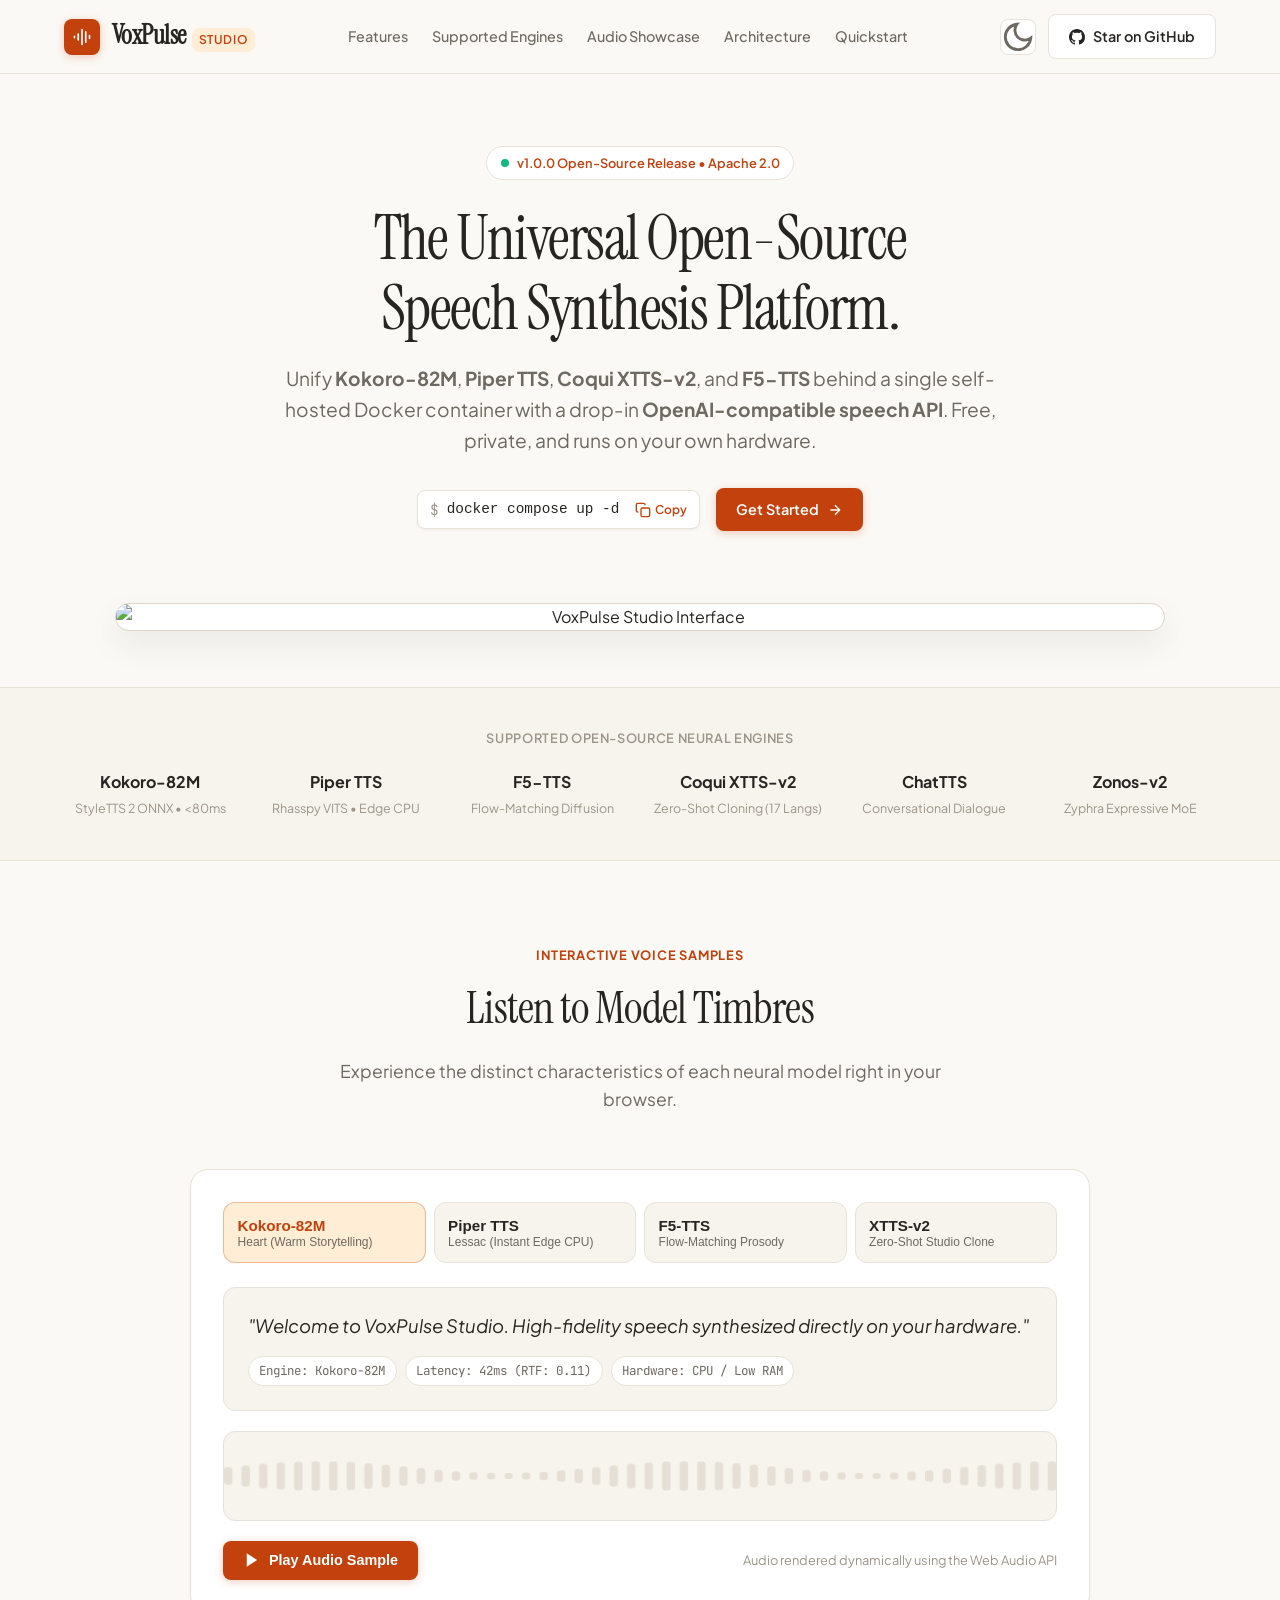
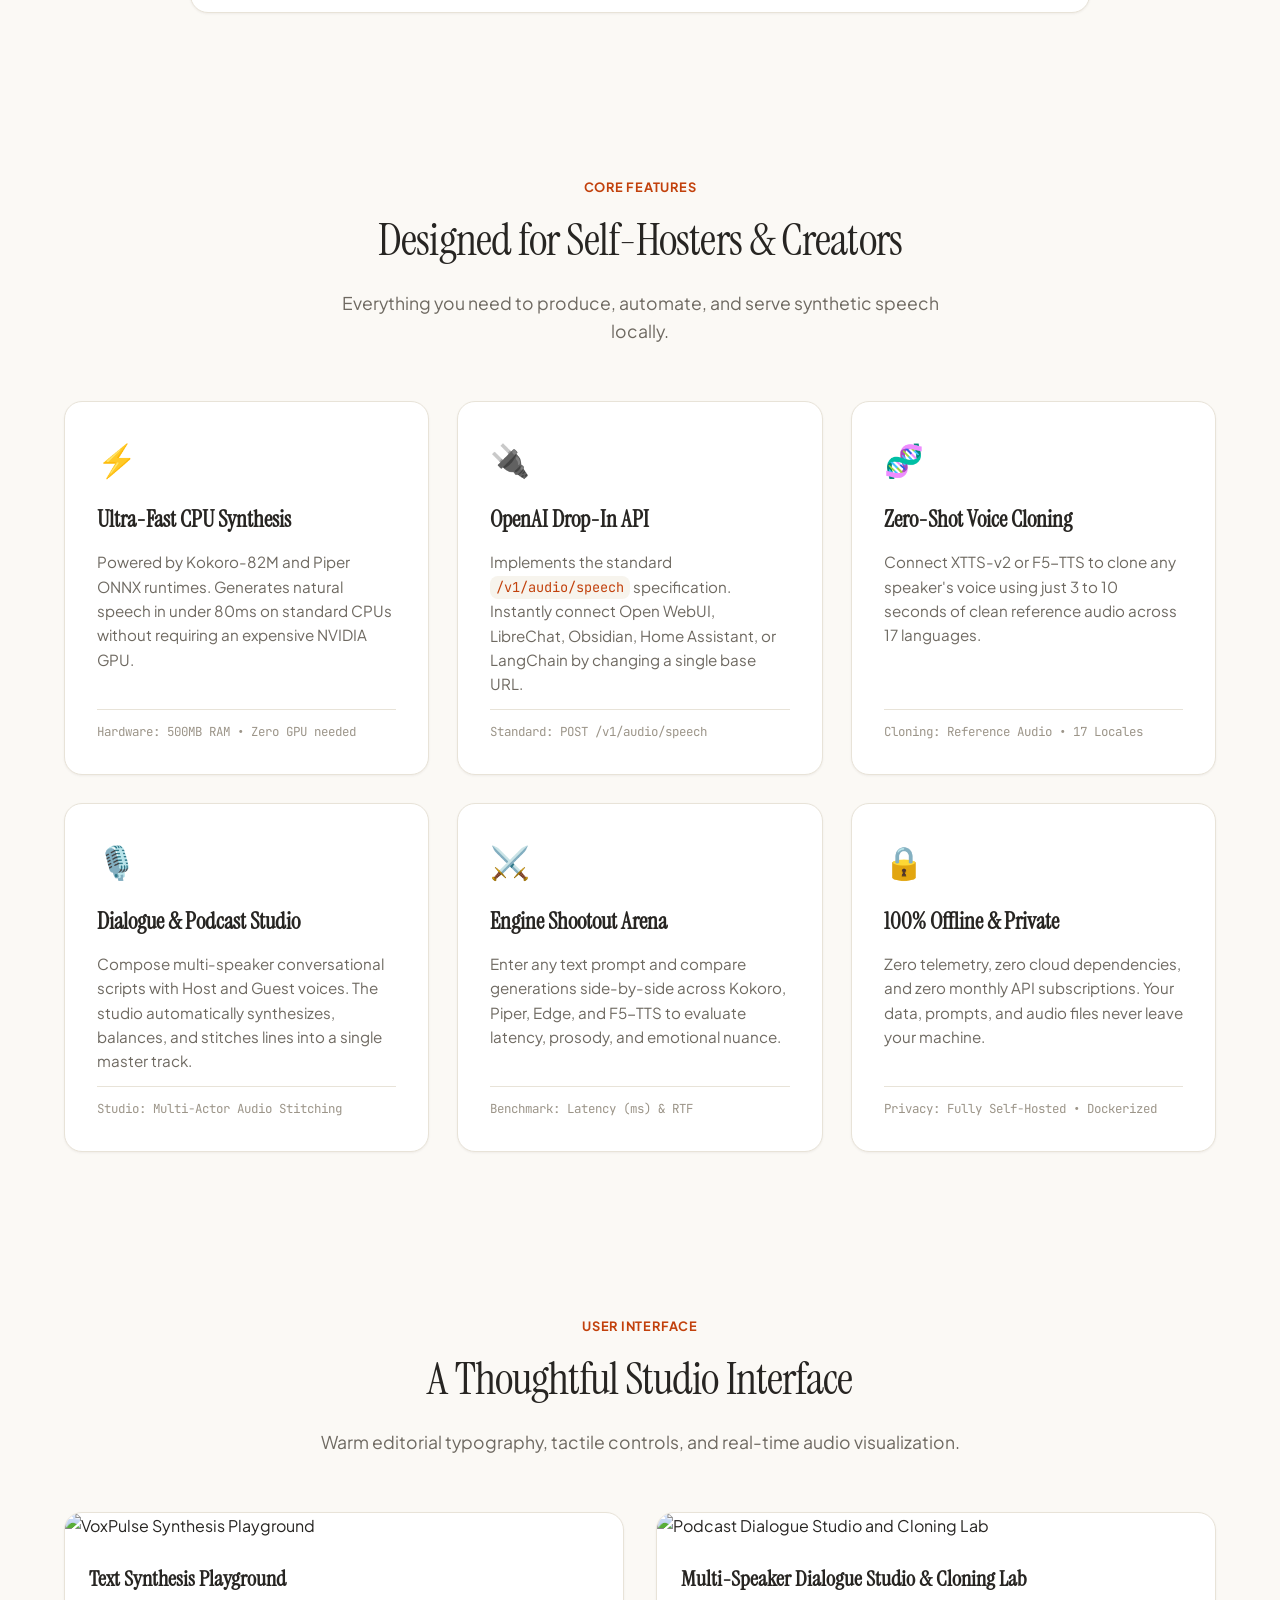
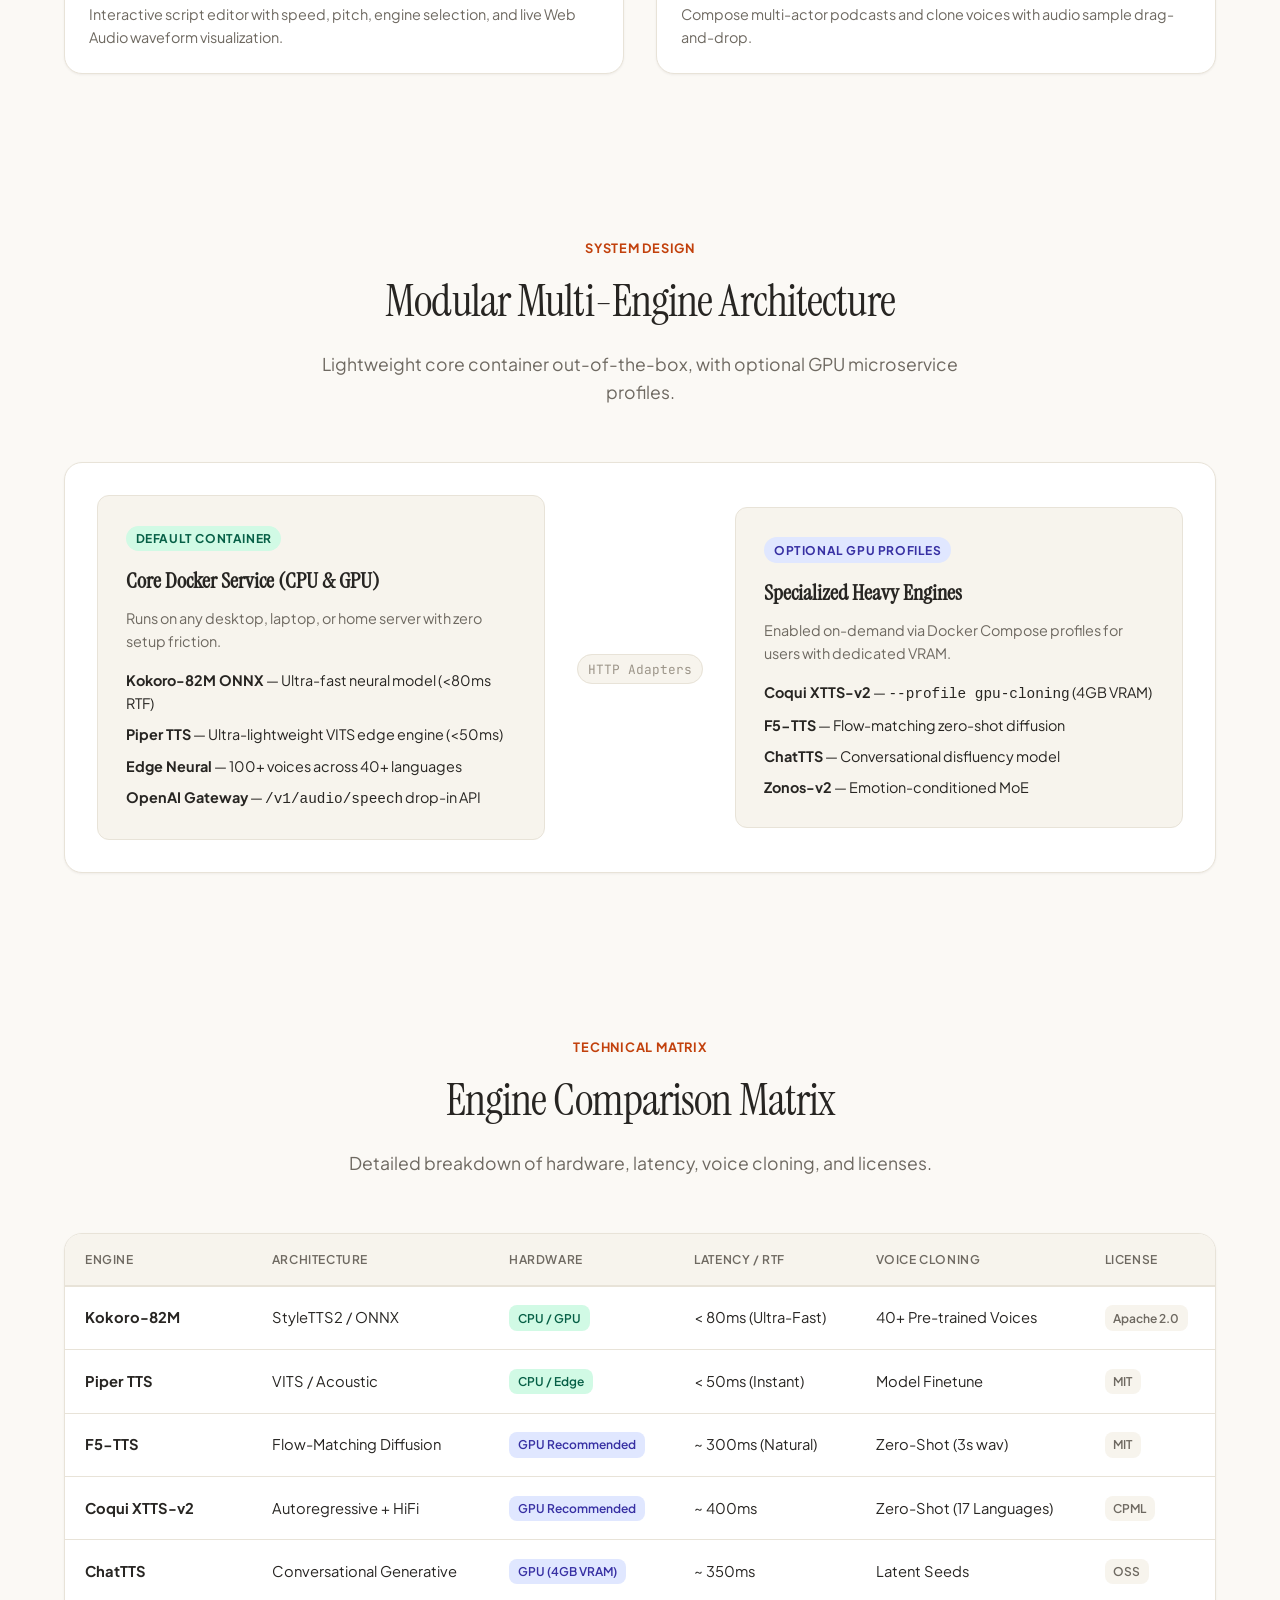
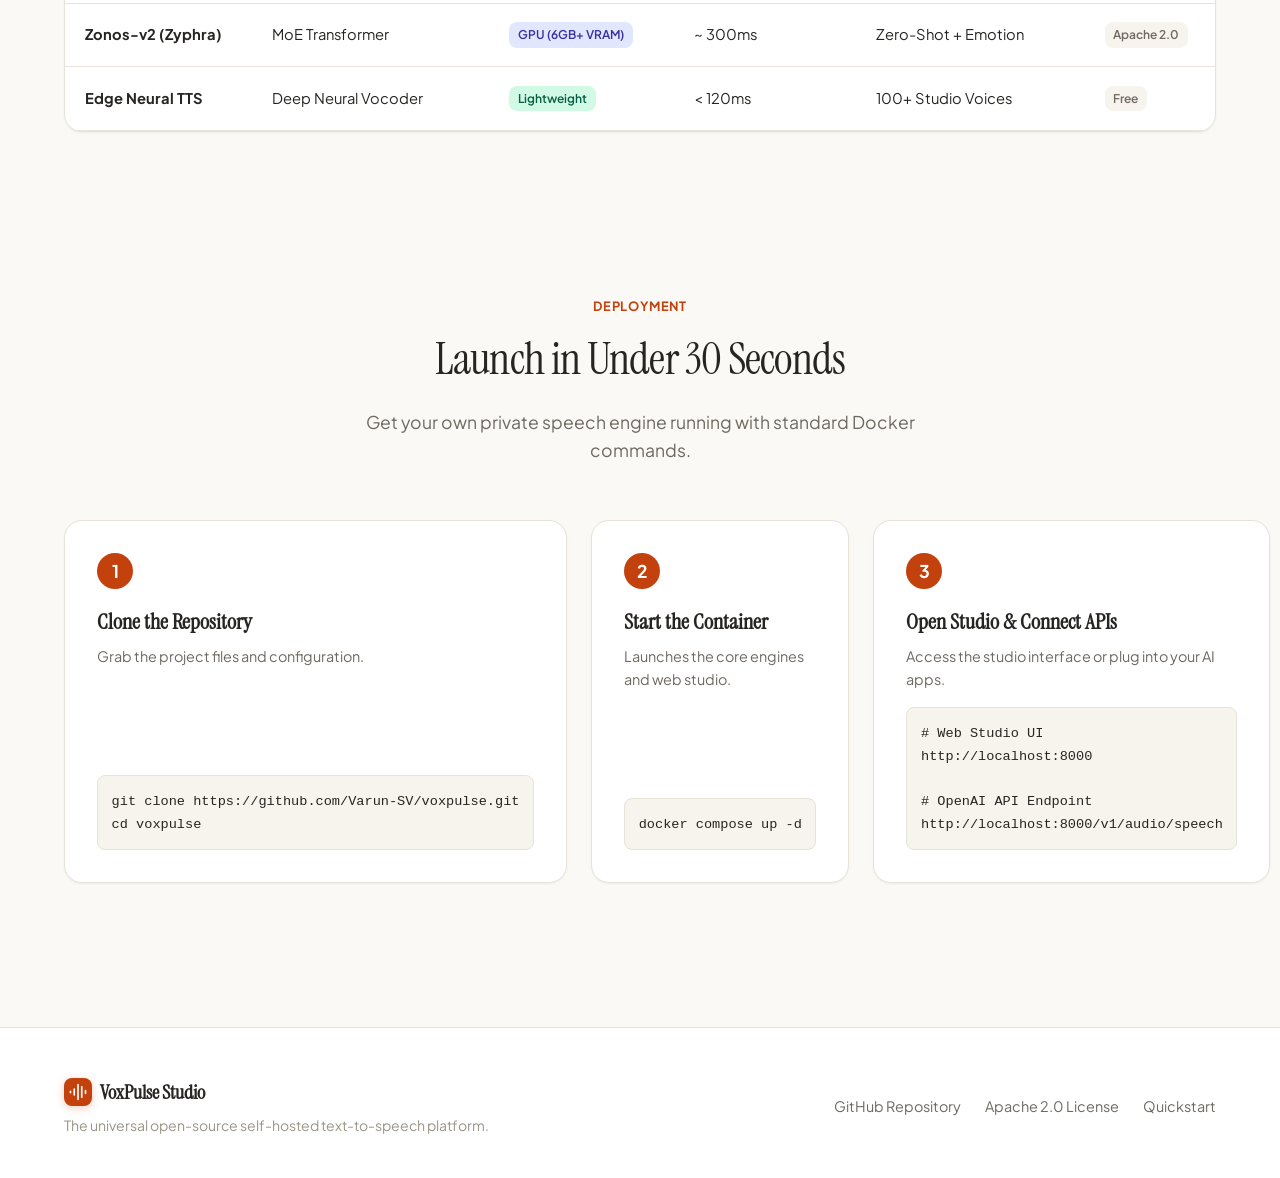
==== site/index.html @ 9e543a09 "feat(landing): replace heavy app on GitHub Pages with marketing product landing page" ====
<!DOCTYPE html>
<html lang="en" data-theme="light">
<head>
  <meta charset="UTF-8">
  <meta name="viewport" content="width=device-width, initial-scale=1.0">
  <title>VoxPulse Studio — The Universal Open-Source Self-Hosted TTS</title>
  <meta name="description" content="Self-hosted neural speech synthesis gateway. Unify Kokoro-82M, Piper, XTTS-v2, and F5-TTS behind a single Docker container with an OpenAI-compatible speech API.">
  <link rel="icon" type="image/svg+xml" href="./assets/brand/voxpulse-logo.svg">
  <link rel="preconnect" href="https://fonts.googleapis.com">
  <link rel="preconnect" href="https://fonts.gstatic.com" crossorigin>
  <link href="https://fonts.googleapis.com/css2?family=Instrument+Serif:ital@0;1&family=Plus+Jakarta+Sans:wght@400;500;600;700&family=JetBrains+Mono:wght@400;500&display=swap" rel="stylesheet">
  <link rel="stylesheet" href="./styles.css">
</head>
<body>
  <!-- Global Navigation -->
  <header class="site-header">
    <div class="nav-container">
      <a href="#" class="brand">
        <div class="brand-icon">
          <svg viewBox="0 0 24 24" fill="none" stroke="currentColor" stroke-width="2.2" stroke-linecap="round" stroke-linejoin="round">
            <path d="M12 2v20M17 5v14M7 8v8M22 10v4M2 11v2" />
          </svg>
        </div>
        <div class="brand-meta">
          <span class="brand-name">VoxPulse</span>
          <span class="brand-tag">Studio</span>
        </div>
      </a>

      <nav class="nav-links">
        <a href="#features" class="nav-link">Features</a>
        <a href="#engines" class="nav-link">Supported Engines</a>
        <a href="#samples" class="nav-link">Audio Showcase</a>
        <a href="#architecture" class="nav-link">Architecture</a>
        <a href="#quickstart" class="nav-link">Quickstart</a>
      </nav>

      <div class="header-actions">
        <button class="icon-btn" id="theme-toggle" title="Toggle Light/Dark Theme">
          <svg class="sun-icon" viewBox="0 0 24 24" fill="none" stroke="currentColor" stroke-width="2">
            <circle cx="12" cy="12" r="5"></circle>
            <path d="M12 1v2M12 21v2M4.22 4.22l1.42 1.42M18.36 18.36l1.42 1.42M1 12h2M21 12h2M4.22 19.78l1.42-1.42M18.36 5.64l1.42-1.42"></path>
          </svg>
          <svg class="moon-icon" viewBox="0 0 24 24" fill="none" stroke="currentColor" stroke-width="2">
            <path d="M21 12.79A9 9 0 1 1 11.21 3 7 7 0 0 0 21 12.79z"></path>
          </svg>
        </button>
        <a href="https://github.com/Varun-SV/voxpulse" target="_blank" rel="noopener" class="btn btn-secondary nav-github-btn">
          <svg viewBox="0 0 24 24" fill="currentColor" width="16" height="16">
            <path d="M12 0C5.37 0 0 5.37 0 12c0 5.31 3.435 9.795 8.205 11.385.6.105.825-.255.825-.57 0-.285-.015-1.23-.015-2.235-3.015.555-3.795-.735-4.035-1.41-.135-.345-.72-1.41-1.23-1.695-.42-.225-1.02-.78-.015-.795.945-.015 1.62.87 1.845 1.23 1.08 1.815 2.805 1.305 3.495.99.105-.78.42-1.305.765-1.605-2.67-.3-5.46-1.335-5.46-5.925 0-1.305.465-2.385 1.23-3.225-.12-.3-.54-1.53.12-3.18 0 0 1.005-.315 3.3 1.23.96-.27 1.98-.405 3-.405s2.04.135 3 .405c2.295-1.56 3.3-1.23 3.3-1.23.66 1.65.24 2.88.12 3.18.765.84 1.23 1.905 1.23 3.225 0 4.605-2.805 5.625-5.475 5.925.435.375.81 1.095.81 2.22 0 1.605-.015 2.895-.015 3.3 0 .315.225.69.825.57A12.02 12.02 0 0 0 24 12c0-6.63-5.37-12-12-12z"/>
          </svg>
          <span>Star on GitHub</span>
        </a>
      </div>
    </div>
  </header>

  <!-- Hero Section -->
  <section class="hero-section">
    <div class="container hero-container">
      <div class="hero-badge">
        <span class="badge-dot"></span>
        <span>v1.0.0 Open-Source Release &bull; Apache 2.0</span>
      </div>

      <h1 class="hero-title">
        The Universal Open-Source<br>Speech Synthesis Platform.
      </h1>

      <p class="hero-desc">
        Unify <strong>Kokoro-82M</strong>, <strong>Piper TTS</strong>, <strong>Coqui XTTS-v2</strong>, and <strong>F5-TTS</strong> behind a single self-hosted Docker container with a drop-in <strong>OpenAI-compatible speech API</strong>. Free, private, and runs on your own hardware.
      </p>

      <div class="hero-actions">
        <div class="command-pill" id="btn-copy-docker" title="Click to copy command">
          <span class="cmd-prefix">$</span>
          <code class="cmd-text">docker compose up -d</code>
          <button class="cmd-copy-btn">
            <svg viewBox="0 0 24 24" fill="none" stroke="currentColor" stroke-width="2" width="16" height="16">
              <rect x="9" y="9" width="13" height="13" rx="2" ry="2"></rect>
              <path d="M5 15H4a2 2 0 0 1-2-2V4a2 2 0 0 1 2-2h9a2 2 0 0 1 2 2v1"></path>
            </svg>
            <span class="copy-label">Copy</span>
          </button>
        </div>

        <a href="#quickstart" class="btn btn-primary">
          <span>Get Started</span>
          <svg viewBox="0 0 24 24" fill="none" stroke="currentColor" stroke-width="2" width="16" height="16">
            <path d="M5 12h14M12 5l7 7-7 7"/>
          </svg>
        </a>
      </div>

      <!-- Hero Visual Showcase -->
      <div class="hero-mockup-wrapper">
        <div class="mockup-frame">
          <img src="./assets/brand/voxpulse-banner.png" alt="VoxPulse Studio Interface" class="mockup-img">
        </div>
      </div>
    </div>
  </section>

  <!-- Model Engine Logos Strip -->
  <section class="engines-strip">
    <div class="container">
      <p class="strip-label">Supported Open-Source Neural Engines</p>
      <div class="strip-grid">
        <div class="strip-item">
          <strong>Kokoro-82M</strong>
          <span>StyleTTS 2 ONNX &bull; &lt;80ms</span>
        </div>
        <div class="strip-item">
          <strong>Piper TTS</strong>
          <span>Rhasspy VITS &bull; Edge CPU</span>
        </div>
        <div class="strip-item">
          <strong>F5-TTS</strong>
          <span>Flow-Matching Diffusion</span>
        </div>
        <div class="strip-item">
          <strong>Coqui XTTS-v2</strong>
          <span>Zero-Shot Cloning (17 Langs)</span>
        </div>
        <div class="strip-item">
          <strong>ChatTTS</strong>
          <span>Conversational Dialogue</span>
        </div>
        <div class="strip-item">
          <strong>Zonos-v2</strong>
          <span>Zyphra Expressive MoE</span>
        </div>
      </div>
    </div>
  </section>

  <!-- Interactive Audio Showcase (Static Web Audio Demo) -->
  <section class="section showcase-section" id="samples">
    <div class="container">
      <div class="section-header">
        <span class="section-tag">Interactive Voice Samples</span>
        <h2 class="section-title">Listen to Model Timbres</h2>
        <p class="section-subtitle">Experience the distinct characteristics of each neural model right in your browser.</p>
      </div>

      <div class="sample-player-card card">
        <div class="sample-tabs" role="tablist">
          <button class="sample-tab active" data-sample="kokoro">
            <span class="tab-title">Kokoro-82M</span>
            <span class="tab-meta">Heart (Warm Storytelling)</span>
          </button>
          <button class="sample-tab" data-sample="piper">
            <span class="tab-title">Piper TTS</span>
            <span class="tab-meta">Lessac (Instant Edge CPU)</span>
          </button>
          <button class="sample-tab" data-sample="f5">
            <span class="tab-title">F5-TTS</span>
            <span class="tab-meta">Flow-Matching Prosody</span>
          </button>
          <button class="sample-tab" data-sample="xtts">
            <span class="tab-title">XTTS-v2</span>
            <span class="tab-meta">Zero-Shot Studio Clone</span>
          </button>
        </div>

        <div class="sample-display">
          <div class="sample-text-box">
            <p id="sample-quote">"Welcome to VoxPulse Studio. High-fidelity speech synthesized directly on your hardware."</p>
            <div class="sample-meta-row">
              <span class="metric-pill" id="sample-engine-tag">Engine: Kokoro-82M</span>
              <span class="metric-pill" id="sample-latency-tag">Latency: 42ms (RTF: 0.11)</span>
              <span class="metric-pill" id="sample-hw-tag">Hardware: CPU / Low RAM</span>
            </div>
          </div>

          <div class="visualizer-container">
            <canvas id="landing-waveform" width="800" height="90"></canvas>
          </div>

          <div class="player-controls-row">
            <button class="btn btn-primary btn-play-sample" id="btn-play-sample">
              <svg id="sample-play-icon" viewBox="0 0 24 24" fill="currentColor" width="18" height="18">
                <polygon points="5 3 19 12 5 21 5 3"></polygon>
              </svg>
              <svg id="sample-pause-icon" viewBox="0 0 24 24" fill="currentColor" width="18" height="18" style="display:none;">
                <rect x="6" y="4" width="4" height="16"></rect>
                <rect x="14" y="4" width="4" height="16"></rect>
              </svg>
              <span id="btn-play-sample-text">Play Audio Sample</span>
            </button>
            <span class="sample-tip">Audio rendered dynamically using the Web Audio API</span>
          </div>
        </div>
      </div>
    </div>
  </section>

  <!-- Key Capabilities / Features -->
  <section class="section features-section" id="features">
    <div class="container">
      <div class="section-header">
        <span class="section-tag">Core Features</span>
        <h2 class="section-title">Designed for Self-Hosters & Creators</h2>
        <p class="section-subtitle">Everything you need to produce, automate, and serve synthetic speech locally.</p>
      </div>

      <div class="features-grid">
        <div class="feature-card card">
          <div class="feature-icon">⚡</div>
          <h3 class="feature-title">Ultra-Fast CPU Synthesis</h3>
          <p class="feature-desc">
            Powered by Kokoro-82M and Piper ONNX runtimes. Generates natural speech in under 80ms on standard CPUs without requiring an expensive NVIDIA GPU.
          </p>
          <div class="feature-meta">Hardware: 500MB RAM &bull; Zero GPU needed</div>
        </div>

        <div class="feature-card card">
          <div class="feature-icon">🔌</div>
          <h3 class="feature-title">OpenAI Drop-In API</h3>
          <p class="feature-desc">
            Implements the standard <code>/v1/audio/speech</code> specification. Instantly connect Open WebUI, LibreChat, Obsidian, Home Assistant, or LangChain by changing a single base URL.
          </p>
          <div class="feature-meta">Standard: POST /v1/audio/speech</div>
        </div>

        <div class="feature-card card">
          <div class="feature-icon">🧬</div>
          <h3 class="feature-title">Zero-Shot Voice Cloning</h3>
          <p class="feature-desc">
            Connect XTTS-v2 or F5-TTS to clone any speaker's voice using just 3 to 10 seconds of clean reference audio across 17 languages.
          </p>
          <div class="feature-meta">Cloning: Reference Audio &bull; 17 Locales</div>
        </div>

        <div class="feature-card card">
          <div class="feature-icon">🎙️</div>
          <h3 class="feature-title">Dialogue & Podcast Studio</h3>
          <p class="feature-desc">
            Compose multi-speaker conversational scripts with Host and Guest voices. The studio automatically synthesizes, balances, and stitches lines into a single master track.
          </p>
          <div class="feature-meta">Studio: Multi-Actor Audio Stitching</div>
        </div>

        <div class="feature-card card">
          <div class="feature-icon">⚔️</div>
          <h3 class="feature-title">Engine Shootout Arena</h3>
          <p class="feature-desc">
            Enter any text prompt and compare generations side-by-side across Kokoro, Piper, Edge, and F5-TTS to evaluate latency, prosody, and emotional nuance.
          </p>
          <div class="feature-meta">Benchmark: Latency (ms) &amp; RTF</div>
        </div>

        <div class="feature-card card">
          <div class="feature-icon">🔒</div>
          <h3 class="feature-title">100% Offline & Private</h3>
          <p class="feature-desc">
            Zero telemetry, zero cloud dependencies, and zero monthly API subscriptions. Your data, prompts, and audio files never leave your machine.
          </p>
          <div class="feature-meta">Privacy: Fully Self-Hosted &bull; Dockerized</div>
        </div>
      </div>
    </div>
  </section>

  <!-- Showcase Images Grid -->
  <section class="section mockups-section">
    <div class="container">
      <div class="section-header">
        <span class="section-tag">User Interface</span>
        <h2 class="section-title">A Thoughtful Studio Interface</h2>
        <p class="section-subtitle">Warm editorial typography, tactile controls, and real-time audio visualization.</p>
      </div>

      <div class="mockups-grid">
        <div class="mockup-card card">
          <img src="./assets/screenshots/voxpulse-studio-hero.jpg" alt="VoxPulse Synthesis Playground" class="ui-screenshot">
          <div class="mockup-caption">
            <h4>Text Synthesis Playground</h4>
            <p>Interactive script editor with speed, pitch, engine selection, and live Web Audio waveform visualization.</p>
          </div>
        </div>

        <div class="mockup-card card">
          <img src="./assets/screenshots/voxpulse-features-mockup.jpg" alt="Podcast Dialogue Studio and Cloning Lab" class="ui-screenshot">
          <div class="mockup-caption">
            <h4>Multi-Speaker Dialogue Studio &amp; Cloning Lab</h4>
            <p>Compose multi-actor podcasts and clone voices with audio sample drag-and-drop.</p>
          </div>
        </div>
      </div>
    </div>
  </section>

  <!-- Architecture Section -->
  <section class="section arch-section" id="architecture">
    <div class="container">
      <div class="section-header">
        <span class="section-tag">System Design</span>
        <h2 class="section-title">Modular Multi-Engine Architecture</h2>
        <p class="section-subtitle">Lightweight core container out-of-the-box, with optional GPU microservice profiles.</p>
      </div>

      <div class="arch-card card">
        <div class="arch-diagram-grid">
          <div class="arch-box core-box">
            <span class="box-badge">Default Container</span>
            <h3>Core Docker Service (CPU &amp; GPU)</h3>
            <p>Runs on any desktop, laptop, or home server with zero setup friction.</p>
            <ul>
              <li><strong>Kokoro-82M ONNX</strong> — Ultra-fast neural model (&lt;80ms RTF)</li>
              <li><strong>Piper TTS</strong> — Ultra-lightweight VITS edge engine (&lt;50ms)</li>
              <li><strong>Edge Neural</strong> — 100+ voices across 40+ languages</li>
              <li><strong>OpenAI Gateway</strong> — <code>/v1/audio/speech</code> drop-in API</li>
            </ul>
          </div>

          <div class="arch-divider">
            <span>HTTP Adapters</span>
          </div>

          <div class="arch-box gpu-box">
            <span class="box-badge gpu-badge">Optional GPU Profiles</span>
            <h3>Specialized Heavy Engines</h3>
            <p>Enabled on-demand via Docker Compose profiles for users with dedicated VRAM.</p>
            <ul>
              <li><strong>Coqui XTTS-v2</strong> — <code>--profile gpu-cloning</code> (4GB VRAM)</li>
              <li><strong>F5-TTS</strong> — Flow-matching zero-shot diffusion</li>
              <li><strong>ChatTTS</strong> — Conversational disfluency model</li>
              <li><strong>Zonos-v2</strong> — Emotion-conditioned MoE</li>
            </ul>
          </div>
        </div>
      </div>
    </div>
  </section>

  <!-- Supported Engines Comparison Matrix -->
  <section class="section matrix-section" id="engines">
    <div class="container">
      <div class="section-header">
        <span class="section-tag">Technical Matrix</span>
        <h2 class="section-title">Engine Comparison Matrix</h2>
        <p class="section-subtitle">Detailed breakdown of hardware, latency, voice cloning, and licenses.</p>
      </div>

      <div class="card matrix-card">
        <table class="matrix-table">
          <thead>
            <tr>
              <th>Engine</th>
              <th>Architecture</th>
              <th>Hardware</th>
              <th>Latency / RTF</th>
              <th>Voice Cloning</th>
              <th>License</th>
            </tr>
          </thead>
          <tbody>
            <tr>
              <td><strong>Kokoro-82M</strong></td>
              <td>StyleTTS2 / ONNX</td>
              <td><span class="badge-tag cpu">CPU / GPU</span></td>
              <td>&lt; 80ms (Ultra-Fast)</td>
              <td>40+ Pre-trained Voices</td>
              <td><span class="badge-tag license">Apache 2.0</span></td>
            </tr>
            <tr>
              <td><strong>Piper TTS</strong></td>
              <td>VITS / Acoustic</td>
              <td><span class="badge-tag cpu">CPU / Edge</span></td>
              <td>&lt; 50ms (Instant)</td>
              <td>Model Finetune</td>
              <td><span class="badge-tag license">MIT</span></td>
            </tr>
            <tr>
              <td><strong>F5-TTS</strong></td>
              <td>Flow-Matching Diffusion</td>
              <td><span class="badge-tag gpu">GPU Recommended</span></td>
              <td>~ 300ms (Natural)</td>
              <td>Zero-Shot (3s wav)</td>
              <td><span class="badge-tag license">MIT</span></td>
            </tr>
            <tr>
              <td><strong>Coqui XTTS-v2</strong></td>
              <td>Autoregressive + HiFi</td>
              <td><span class="badge-tag gpu">GPU Recommended</span></td>
              <td>~ 400ms</td>
              <td>Zero-Shot (17 Languages)</td>
              <td><span class="badge-tag license">CPML</span></td>
            </tr>
            <tr>
              <td><strong>ChatTTS</strong></td>
              <td>Conversational Generative</td>
              <td><span class="badge-tag gpu">GPU (4GB VRAM)</span></td>
              <td>~ 350ms</td>
              <td>Latent Seeds</td>
              <td><span class="badge-tag license">OSS</span></td>
            </tr>
            <tr>
              <td><strong>Zonos-v2 (Zyphra)</strong></td>
              <td>MoE Transformer</td>
              <td><span class="badge-tag gpu">GPU (6GB+ VRAM)</span></td>
              <td>~ 300ms</td>
              <td>Zero-Shot + Emotion</td>
              <td><span class="badge-tag license">Apache 2.0</span></td>
            </tr>
            <tr>
              <td><strong>Edge Neural TTS</strong></td>
              <td>Deep Neural Vocoder</td>
              <td><span class="badge-tag cpu">Lightweight</span></td>
              <td>&lt; 120ms</td>
              <td>100+ Studio Voices</td>
              <td><span class="badge-tag license">Free</span></td>
            </tr>
          </tbody>
        </table>
      </div>
    </div>
  </section>

  <!-- Quickstart Guide -->
  <section class="section quickstart-section" id="quickstart">
    <div class="container">
      <div class="section-header">
        <span class="section-tag">Deployment</span>
        <h2 class="section-title">Launch in Under 30 Seconds</h2>
        <p class="section-subtitle">Get your own private speech engine running with standard Docker commands.</p>
      </div>

      <div class="quickstart-grid">
        <div class="step-card card">
          <div class="step-num">1</div>
          <h3 class="step-title">Clone the Repository</h3>
          <p class="step-desc">Grab the project files and configuration.</p>
          <pre class="step-code"><code>git clone https://github.com/Varun-SV/voxpulse.git
cd voxpulse</code></pre>
        </div>

        <div class="step-card card">
          <div class="step-num">2</div>
          <h3 class="step-title">Start the Container</h3>
          <p class="step-desc">Launches the core engines and web studio.</p>
          <pre class="step-code"><code>docker compose up -d</code></pre>
        </div>

        <div class="step-card card">
          <div class="step-num">3</div>
          <h3 class="step-title">Open Studio &amp; Connect APIs</h3>
          <p class="step-desc">Access the studio interface or plug into your AI apps.</p>
          <pre class="step-code"><code># Web Studio UI
http://localhost:8000

# OpenAI API Endpoint
http://localhost:8000/v1/audio/speech</code></pre>
        </div>
      </div>
    </div>
  </section>

  <!-- Footer -->
  <footer class="site-footer">
    <div class="container footer-container">
      <div class="footer-left">
        <div class="footer-brand-row">
          <div class="brand-icon small">
            <svg viewBox="0 0 24 24" fill="none" stroke="currentColor" stroke-width="2.2" stroke-linecap="round" stroke-linejoin="round">
              <path d="M12 2v20M17 5v14M7 8v8M22 10v4M2 11v2" />
            </svg>
          </div>
          <strong>VoxPulse Studio</strong>
        </div>
        <p class="footer-desc">The universal open-source self-hosted text-to-speech platform.</p>
      </div>

      <div class="footer-right">
        <a href="https://github.com/Varun-SV/voxpulse" target="_blank" rel="noopener">GitHub Repository</a>
        <a href="https://github.com/Varun-SV/voxpulse/blob/main/LICENSE" target="_blank" rel="noopener">Apache 2.0 License</a>
        <a href="#quickstart">Quickstart</a>
      </div>
    </div>
  </footer>

  <script src="./app.js"></script>
</body>
</html>
---- site/styles.css ----
/* ==========================================================================
   VoxPulse Studio — Marketing & Advertisement Landing Page Styles
   ========================================================================== */

:root {
  --font-serif: 'Instrument Serif', Georgia, serif;
  --font-sans: 'Plus Jakarta Sans', -apple-system, BlinkMacSystemFont, 'Segoe UI', Roboto, sans-serif;
  --font-mono: 'JetBrains Mono', monospace;

  /* Warm Minimalist Light Palette */
  --bg-primary: #fbf9f5;
  --bg-surface: #ffffff;
  --bg-surface-soft: #f7f4ed;
  --bg-hover: #efebe1;
  --border-subtle: #e8e3d8;
  --border-medium: #ded6c8;
  
  --text-primary: #272522;
  --text-secondary: #6e6961;
  --text-muted: #9c9589;
  
  --accent-primary: #c2410c; /* Terracotta */
  --accent-hover: #9a3412;
  --accent-soft: #ffedd5;
  --accent-amber: #d97706;
  
  --shadow-sm: 0 1px 3px rgba(39, 37, 34, 0.04), 0 1px 2px rgba(39, 37, 34, 0.02);
  --shadow-md: 0 4px 14px rgba(39, 37, 34, 0.06), 0 1px 3px rgba(39, 37, 34, 0.04);
  --shadow-lg: 0 14px 32px rgba(39, 37, 34, 0.08);

  --radius-sm: 8px;
  --radius-md: 12px;
  --radius-lg: 18px;
  --radius-full: 9999px;
}

[data-theme="dark"] {
  --bg-primary: #171614;
  --bg-surface: #22201d;
  --bg-surface-soft: #2c2925;
  --bg-hover: #36332e;
  --border-subtle: #36332d;
  --border-medium: #47433c;
  
  --text-primary: #ede8df;
  --text-secondary: #a8a296;
  --text-muted: #736d63;
  
  --accent-primary: #ea580c;
  --accent-hover: #f97316;
  --accent-soft: #382515;
  --accent-amber: #f59e0b;

  --shadow-sm: 0 1px 3px rgba(0, 0, 0, 0.2);
  --shadow-md: 0 4px 14px rgba(0, 0, 0, 0.3);
  --shadow-lg: 0 14px 32px rgba(0, 0, 0, 0.4);
}

* {
  box-sizing: border-box;
  margin: 0;
  padding: 0;
  transition: background-color 0.15s ease, border-color 0.15s ease, color 0.15s ease;
}

html {
  scroll-behavior: smooth;
}

body {
  background-color: var(--bg-primary);
  color: var(--text-primary);
  font-family: var(--font-sans);
  line-height: 1.6;
  -webkit-font-smoothing: antialiased;
}

.container {
  max-width: 1200px;
  margin: 0 auto;
  padding: 0 1.5rem;
}

/* Header */
.site-header {
  position: sticky;
  top: 0;
  z-index: 100;
  background-color: var(--bg-primary);
  border-bottom: 1px solid var(--border-subtle);
  backdrop-filter: blur(12px);
}

.nav-container {
  max-width: 1200px;
  margin: 0 auto;
  padding: 0.85rem 1.5rem;
  display: flex;
  align-items: center;
  justify-content: space-between;
  gap: 1.5rem;
}

.brand {
  display: flex;
  align-items: center;
  gap: 0.75rem;
  text-decoration: none;
  color: inherit;
}

.brand-icon {
  width: 36px;
  height: 36px;
  border-radius: var(--radius-sm);
  background-color: var(--accent-primary);
  color: #ffffff;
  display: flex;
  align-items: center;
  justify-content: center;
  box-shadow: 0 2px 8px rgba(194, 65, 12, 0.25);
}

.brand-icon.small {
  width: 28px;
  height: 28px;
}

.brand-icon svg {
  width: 18px;
  height: 18px;
}

.brand-meta {
  display: flex;
  align-items: baseline;
  gap: 0.35rem;
}

.brand-name {
  font-family: var(--font-serif);
  font-size: 1.6rem;
  font-weight: 600;
  letter-spacing: -0.02em;
}

.brand-tag {
  font-size: 0.75rem;
  font-weight: 600;
  text-transform: uppercase;
  letter-spacing: 0.05em;
  color: var(--accent-primary);
  background-color: var(--accent-soft);
  padding: 0.15rem 0.45rem;
  border-radius: var(--radius-sm);
}

.nav-links {
  display: flex;
  align-items: center;
  gap: 1.5rem;
}

.nav-link {
  font-size: 0.9rem;
  font-weight: 500;
  color: var(--text-secondary);
  text-decoration: none;
}

.nav-link:hover {
  color: var(--text-primary);
}

.header-actions {
  display: flex;
  align-items: center;
  gap: 0.75rem;
}

.icon-btn {
  width: 36px;
  height: 36px;
  border-radius: var(--radius-sm);
  background-color: var(--bg-surface);
  border: 1px solid var(--border-subtle);
  color: var(--text-secondary);
  display: flex;
  align-items: center;
  justify-content: center;
  cursor: pointer;
}

.icon-btn:hover {
  background-color: var(--bg-hover);
  color: var(--text-primary);
}

[data-theme="light"] .moon-icon { display: block; }
[data-theme="light"] .sun-icon { display: none; }
[data-theme="dark"] .moon-icon { display: none; }
[data-theme="dark"] .sun-icon { display: block; }

.btn {
  display: inline-flex;
  align-items: center;
  justify-content: center;
  gap: 0.5rem;
  padding: 0.65rem 1.25rem;
  border-radius: var(--radius-sm);
  font-size: 0.9rem;
  font-weight: 600;
  text-decoration: none;
  cursor: pointer;
  border: none;
}

.btn-primary {
  background-color: var(--accent-primary);
  color: #ffffff;
  box-shadow: 0 2px 8px rgba(194, 65, 12, 0.25);
}

.btn-primary:hover {
  background-color: var(--accent-hover);
}

.btn-secondary {
  background-color: var(--bg-surface);
  color: var(--text-primary);
  border: 1px solid var(--border-subtle);
}

.btn-secondary:hover {
  background-color: var(--bg-hover);
}

/* Hero */
.hero-section {
  padding: 4.5rem 0 3.5rem;
  text-align: center;
}

.hero-container {
  display: flex;
  flex-direction: column;
  align-items: center;
}

.hero-badge {
  display: inline-flex;
  align-items: center;
  gap: 0.5rem;
  padding: 0.35rem 0.85rem;
  border-radius: var(--radius-full);
  background-color: var(--bg-surface);
  border: 1px solid var(--border-subtle);
  font-size: 0.8rem;
  font-weight: 600;
  color: var(--accent-primary);
  margin-bottom: 1.5rem;
}

.badge-dot {
  width: 8px;
  height: 8px;
  border-radius: 50%;
  background-color: #10b981;
}

.hero-title {
  font-family: var(--font-serif);
  font-size: 3.8rem;
  font-weight: 400;
  line-height: 1.15;
  letter-spacing: -0.025em;
  color: var(--text-primary);
  margin-bottom: 1.25rem;
  max-width: 900px;
}

.hero-desc {
  font-size: 1.2rem;
  color: var(--text-secondary);
  max-width: 760px;
  margin-bottom: 2rem;
  line-height: 1.6;
}

.hero-actions {
  display: flex;
  align-items: center;
  gap: 1rem;
  margin-bottom: 3rem;
  flex-wrap: wrap;
  justify-content: center;
}

.command-pill {
  display: flex;
  align-items: center;
  background-color: var(--bg-surface);
  border: 1px solid var(--border-subtle);
  border-radius: var(--radius-sm);
  padding: 0.45rem 0.75rem;
  gap: 0.5rem;
  font-family: var(--font-mono);
  font-size: 0.9rem;
  cursor: pointer;
  box-shadow: var(--shadow-sm);
}

.command-pill:hover {
  border-color: var(--accent-primary);
}

.cmd-prefix {
  color: var(--text-muted);
}

.cmd-text {
  color: var(--text-primary);
  font-weight: 500;
}

.cmd-copy-btn {
  background: none;
  border: none;
  color: var(--accent-primary);
  display: flex;
  align-items: center;
  gap: 0.25rem;
  cursor: pointer;
  font-size: 0.75rem;
  font-family: var(--font-sans);
  font-weight: 600;
  margin-left: 0.5rem;
}

.hero-mockup-wrapper {
  width: 100%;
  max-width: 1050px;
  margin-top: 1.5rem;
}

.mockup-frame {
  border-radius: var(--radius-lg);
  border: 1px solid var(--border-medium);
  box-shadow: var(--shadow-lg);
  overflow: hidden;
  background-color: var(--bg-surface);
}

.mockup-img {
  width: 100%;
  height: auto;
  display: block;
}

/* Engines Strip */
.engines-strip {
  padding: 2.5rem 0;
  border-top: 1px solid var(--border-subtle);
  border-bottom: 1px solid var(--border-subtle);
  background-color: var(--bg-surface-soft);
}

.strip-label {
  font-size: 0.8rem;
  font-weight: 600;
  text-transform: uppercase;
  letter-spacing: 0.05em;
  color: var(--text-muted);
  text-align: center;
  margin-bottom: 1.25rem;
}

.strip-grid {
  display: grid;
  grid-template-columns: repeat(auto-fit, minmax(160px, 1fr));
  gap: 1.5rem;
  text-align: center;
}

.strip-item strong {
  display: block;
  font-size: 1rem;
  color: var(--text-primary);
}

.strip-item span {
  font-size: 0.78rem;
  color: var(--text-muted);
}

/* Sections */
.section {
  padding: 5rem 0;
}

.section-header {
  text-align: center;
  margin-bottom: 3.5rem;
}

.section-tag {
  font-size: 0.8rem;
  font-weight: 700;
  text-transform: uppercase;
  letter-spacing: 0.06em;
  color: var(--accent-primary);
  display: inline-block;
  margin-bottom: 0.5rem;
}

.section-title {
  font-family: var(--font-serif);
  font-size: 2.8rem;
  font-weight: 400;
  letter-spacing: -0.02em;
  color: var(--text-primary);
  margin-bottom: 0.75rem;
}

.section-subtitle {
  font-size: 1.1rem;
  color: var(--text-secondary);
  max-width: 650px;
  margin: 0 auto;
}

/* Cards */
.card {
  background-color: var(--bg-surface);
  border: 1px solid var(--border-subtle);
  border-radius: var(--radius-lg);
  padding: 2rem;
  box-shadow: var(--shadow-sm);
}

/* Audio Showcase Card */
.sample-player-card {
  max-width: 900px;
  margin: 0 auto;
}

.sample-tabs {
  display: grid;
  grid-template-columns: repeat(4, 1fr);
  gap: 0.5rem;
  margin-bottom: 1.5rem;
}

.sample-tab {
  background-color: var(--bg-surface-soft);
  border: 1px solid var(--border-subtle);
  border-radius: var(--radius-md);
  padding: 0.85rem;
  text-align: left;
  cursor: pointer;
}

.sample-tab:hover {
  background-color: var(--bg-hover);
}

.sample-tab.active {
  background-color: var(--accent-soft);
  border-color: rgba(194, 65, 12, 0.3);
}

.tab-title {
  display: block;
  font-weight: 700;
  font-size: 0.95rem;
  color: var(--text-primary);
}

.sample-tab.active .tab-title {
  color: var(--accent-primary);
}

.tab-meta {
  font-size: 0.75rem;
  color: var(--text-secondary);
}

.sample-display {
  display: flex;
  flex-direction: column;
  gap: 1.25rem;
}

.sample-text-box {
  background-color: var(--bg-surface-soft);
  border: 1px solid var(--border-subtle);
  border-radius: var(--radius-md);
  padding: 1.5rem;
}

.sample-text-box p {
  font-size: 1.15rem;
  font-style: italic;
  color: var(--text-primary);
  margin-bottom: 1rem;
  line-height: 1.5;
}

.sample-meta-row {
  display: flex;
  gap: 0.5rem;
  flex-wrap: wrap;
}

.metric-pill {
  font-size: 0.78rem;
  font-family: var(--font-mono);
  background-color: var(--bg-surface);
  border: 1px solid var(--border-subtle);
  padding: 0.25rem 0.65rem;
  border-radius: var(--radius-full);
  color: var(--text-secondary);
}

.visualizer-container {
  width: 100%;
  height: 90px;
  background-color: var(--bg-surface-soft);
  border: 1px solid var(--border-subtle);
  border-radius: var(--radius-md);
  overflow: hidden;
}

#landing-waveform {
  width: 100%;
  height: 100%;
  display: block;
}

.player-controls-row {
  display: flex;
  align-items: center;
  justify-content: space-between;
}

.sample-tip {
  font-size: 0.8rem;
  color: var(--text-muted);
}

/* Features Grid */
.features-grid {
  display: grid;
  grid-template-columns: repeat(auto-fit, minmax(340px, 1fr));
  gap: 1.75rem;
}

.feature-card {
  display: flex;
  flex-direction: column;
  gap: 0.75rem;
}

.feature-icon {
  font-size: 2rem;
  margin-bottom: 0.25rem;
}

.feature-title {
  font-family: var(--font-serif);
  font-size: 1.45rem;
  font-weight: 600;
  color: var(--text-primary);
}

.feature-desc {
  font-size: 0.95rem;
  color: var(--text-secondary);
  line-height: 1.6;
  flex: 1;
}

.feature-desc code {
  font-family: var(--font-mono);
  background-color: var(--bg-surface-soft);
  padding: 0.15rem 0.35rem;
  border-radius: var(--radius-sm);
  font-size: 0.85rem;
  color: var(--accent-primary);
}

.feature-meta {
  font-size: 0.78rem;
  font-family: var(--font-mono);
  color: var(--text-muted);
  border-top: 1px solid var(--border-subtle);
  padding-top: 0.75rem;
}

/* Mockups Grid */
.mockups-grid {
  display: grid;
  grid-template-columns: 1fr 1fr;
  gap: 2rem;
}

@media (max-width: 850px) {
  .mockups-grid { grid-template-columns: 1fr; }
}

.mockup-card {
  padding: 0;
  overflow: hidden;
}

.ui-screenshot {
  width: 100%;
  height: auto;
  display: block;
}

.mockup-caption {
  padding: 1.5rem;
}

.mockup-caption h4 {
  font-family: var(--font-serif);
  font-size: 1.35rem;
  margin-bottom: 0.35rem;
}

.mockup-caption p {
  font-size: 0.9rem;
  color: var(--text-secondary);
}

/* Architecture */
.arch-diagram-grid {
  display: grid;
  grid-template-columns: 1fr auto 1fr;
  gap: 2rem;
  align-items: center;
}

@media (max-width: 850px) {
  .arch-diagram-grid { grid-template-columns: 1fr; }
}

.arch-box {
  background-color: var(--bg-surface-soft);
  border: 1px solid var(--border-subtle);
  border-radius: var(--radius-md);
  padding: 1.75rem;
}

.box-badge {
  font-size: 0.75rem;
  font-weight: 700;
  text-transform: uppercase;
  letter-spacing: 0.05em;
  background-color: #d1fae5;
  color: #065f46;
  padding: 0.2rem 0.6rem;
  border-radius: var(--radius-full);
  display: inline-block;
  margin-bottom: 0.75rem;
}

.box-badge.gpu-badge {
  background-color: #e0e7ff;
  color: #3730a3;
}

.arch-box h3 {
  font-family: var(--font-serif);
  font-size: 1.4rem;
  margin-bottom: 0.5rem;
}

.arch-box p {
  font-size: 0.9rem;
  color: var(--text-secondary);
  margin-bottom: 1rem;
}

.arch-box ul {
  list-style: none;
  display: flex;
  flex-direction: column;
  gap: 0.5rem;
  font-size: 0.9rem;
}

.arch-divider span {
  font-size: 0.8rem;
  font-family: var(--font-mono);
  color: var(--text-muted);
  background-color: var(--bg-surface-soft);
  border: 1px solid var(--border-subtle);
  padding: 0.35rem 0.65rem;
  border-radius: var(--radius-full);
}

/* Matrix Table */
.matrix-card {
  overflow-x: auto;
  padding: 0;
}

.matrix-table {
  width: 100%;
  border-collapse: collapse;
  text-align: left;
  font-size: 0.92rem;
}

.matrix-table th {
  padding: 1rem 1.25rem;
  border-bottom: 2px solid var(--border-subtle);
  color: var(--text-secondary);
  font-weight: 600;
  text-transform: uppercase;
  font-size: 0.75rem;
  letter-spacing: 0.05em;
  background-color: var(--bg-surface-soft);
}

.matrix-table td {
  padding: 1.15rem 1.25rem;
  border-bottom: 1px solid var(--border-subtle);
}

.badge-tag {
  display: inline-block;
  padding: 0.2rem 0.55rem;
  border-radius: var(--radius-sm);
  font-size: 0.75rem;
  font-weight: 600;
}

.badge-tag.cpu { background-color: #d1fae5; color: #065f46; }
.badge-tag.gpu { background-color: #e0e7ff; color: #3730a3; }
.badge-tag.license { background-color: var(--bg-surface-soft); color: var(--text-secondary); }

/* Quickstart Steps */
.quickstart-grid {
  display: grid;
  grid-template-columns: repeat(3, 1fr);
  gap: 1.5rem;
}

@media (max-width: 850px) {
  .quickstart-grid { grid-template-columns: 1fr; }
}

.step-card {
  display: flex;
  flex-direction: column;
}

.step-num {
  width: 36px;
  height: 36px;
  border-radius: 50%;
  background-color: var(--accent-primary);
  color: #ffffff;
  display: flex;
  align-items: center;
  justify-content: center;
  font-weight: 700;
  font-size: 1.1rem;
  margin-bottom: 1rem;
}

.step-title {
  font-family: var(--font-serif);
  font-size: 1.35rem;
  margin-bottom: 0.35rem;
}

.step-desc {
  font-size: 0.9rem;
  color: var(--text-secondary);
  margin-bottom: 1rem;
}

.step-code {
  background-color: var(--bg-surface-soft);
  border: 1px solid var(--border-subtle);
  border-radius: var(--radius-sm);
  padding: 0.85rem;
  font-family: var(--font-mono);
  font-size: 0.85rem;
  color: var(--text-primary);
  overflow-x: auto;
  margin-top: auto;
}

/* Footer */
.site-footer {
  border-top: 1px solid var(--border-subtle);
  background-color: var(--bg-surface);
  padding: 3rem 0;
  margin-top: 4rem;
}

.footer-container {
  display: flex;
  justify-content: space-between;
  align-items: center;
  flex-wrap: wrap;
  gap: 1.5rem;
}

.footer-brand-row {
  display: flex;
  align-items: center;
  gap: 0.5rem;
  font-family: var(--font-serif);
  font-size: 1.25rem;
  margin-bottom: 0.35rem;
}

.footer-desc {
  font-size: 0.88rem;
  color: var(--text-muted);
}

.footer-right {
  display: flex;
  gap: 1.5rem;
}

.footer-right a {
  color: var(--text-secondary);
  text-decoration: none;
  font-size: 0.9rem;
}

.footer-right a:hover {
  color: var(--accent-primary);
}
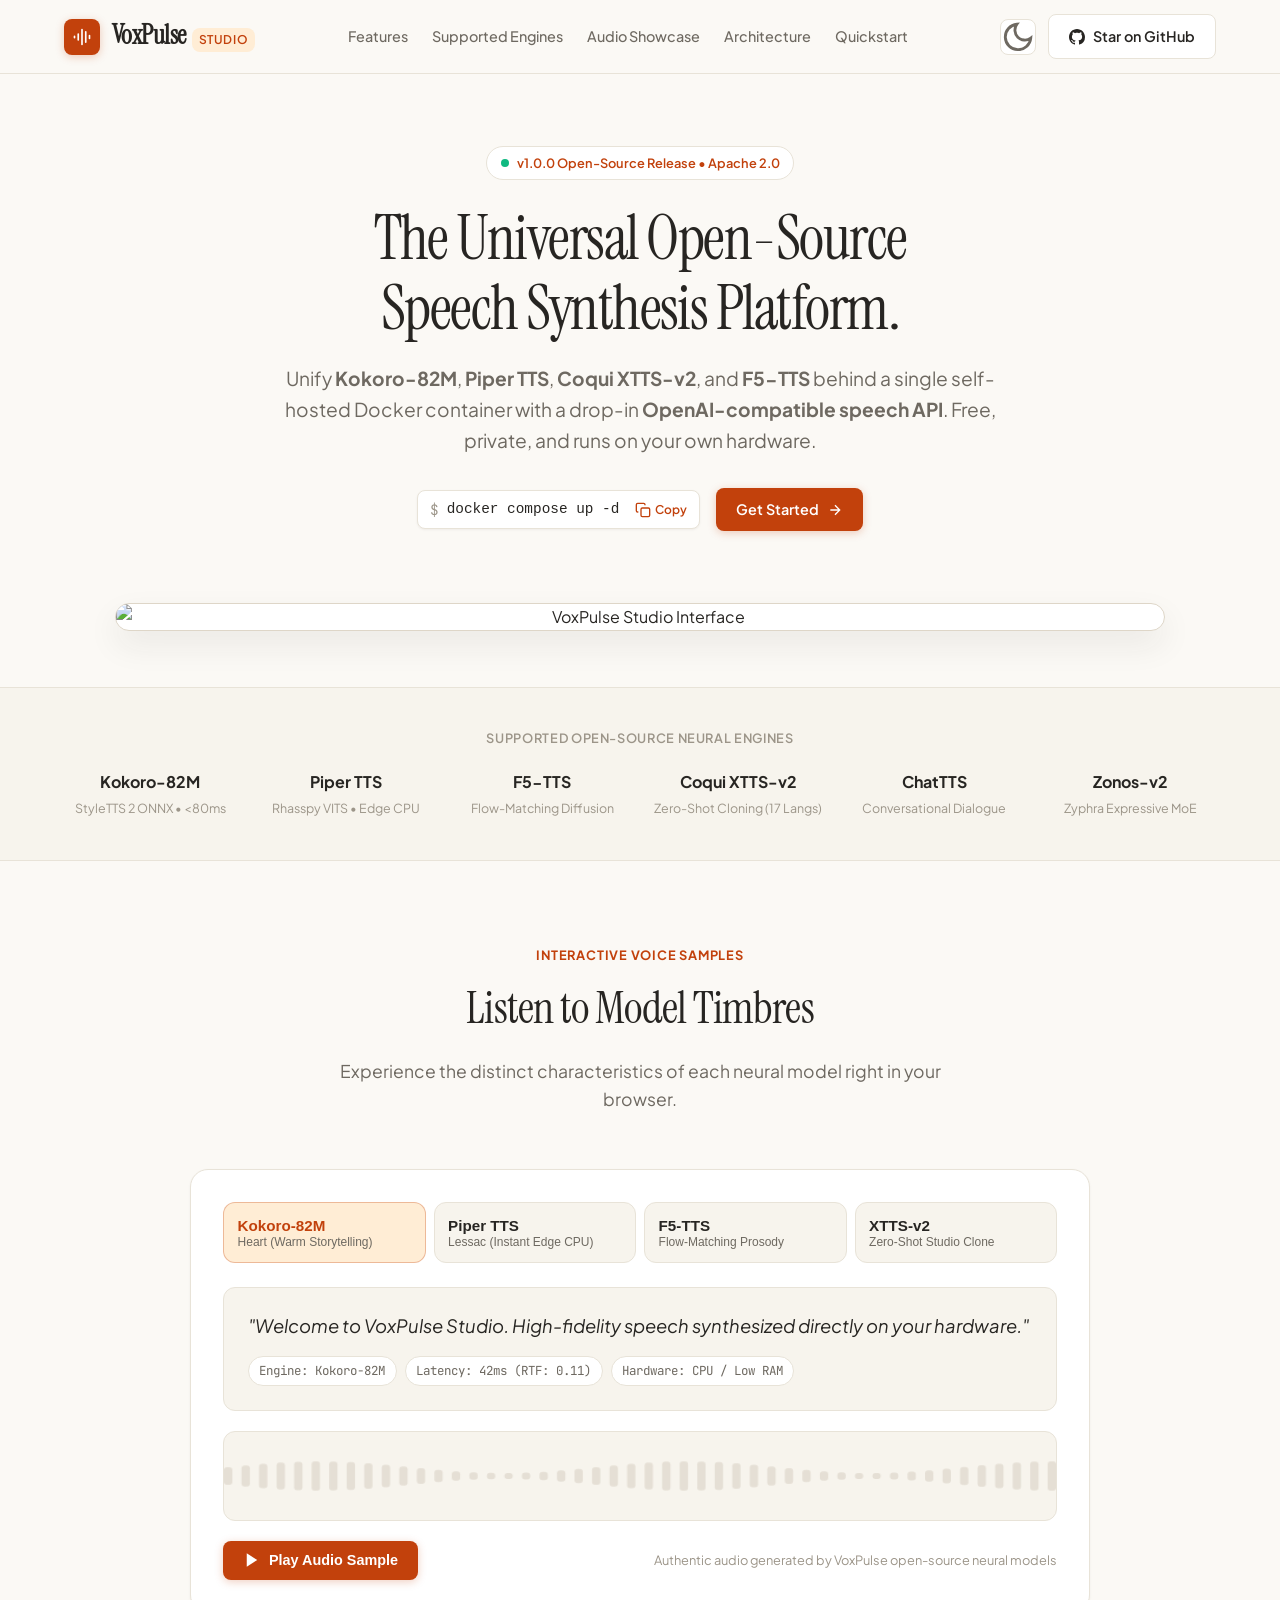
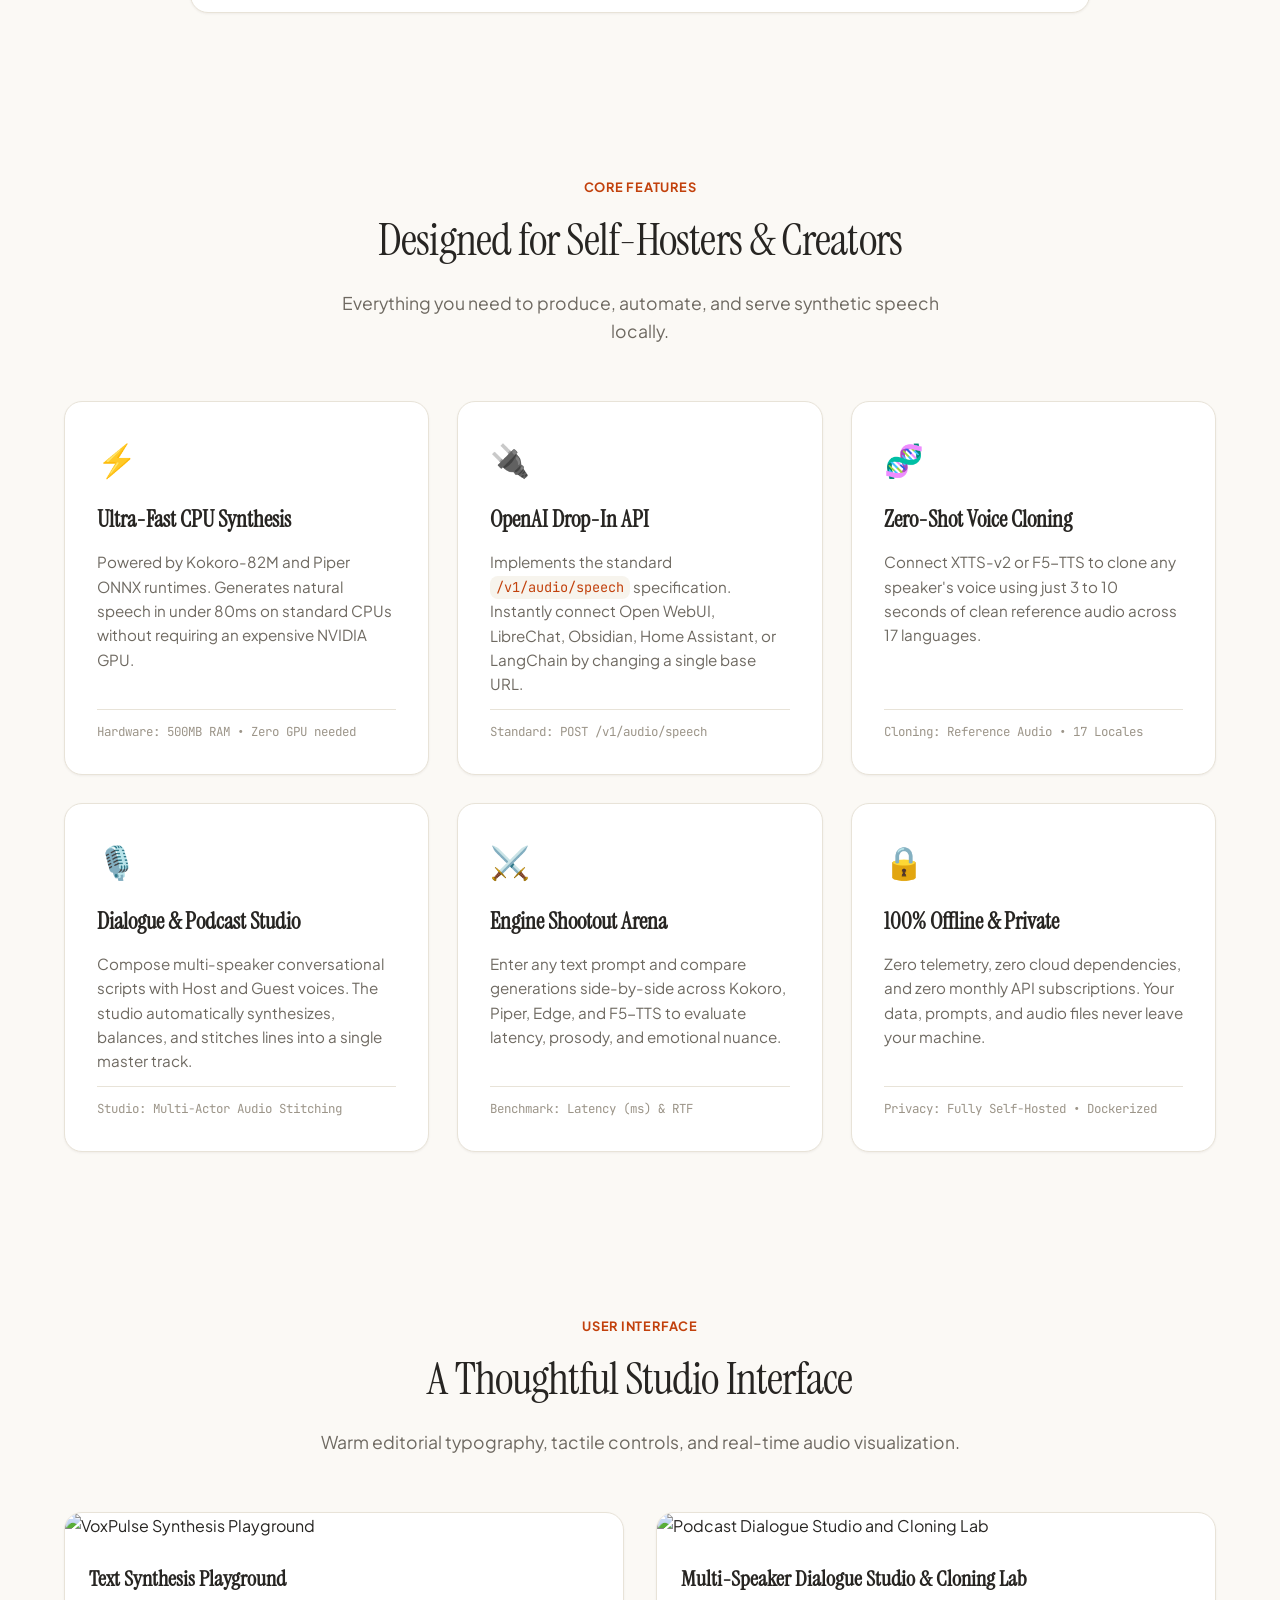
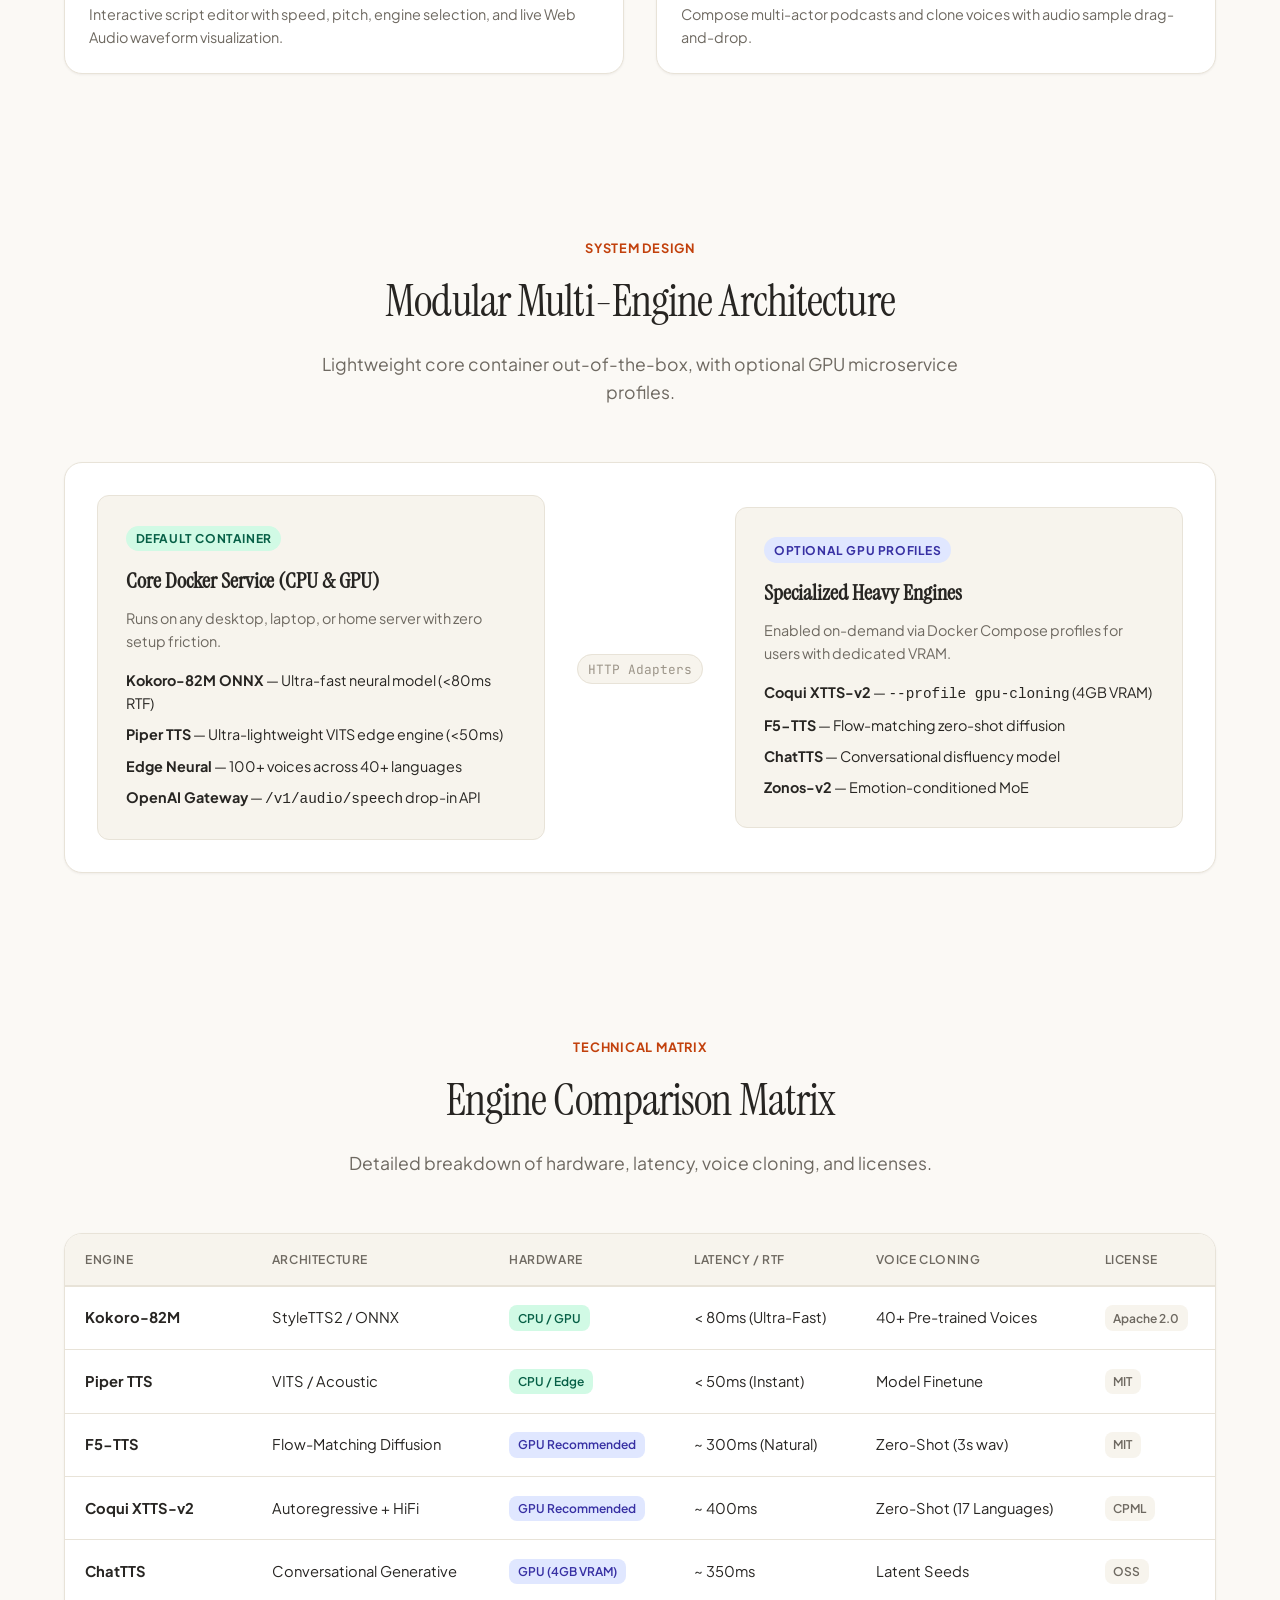
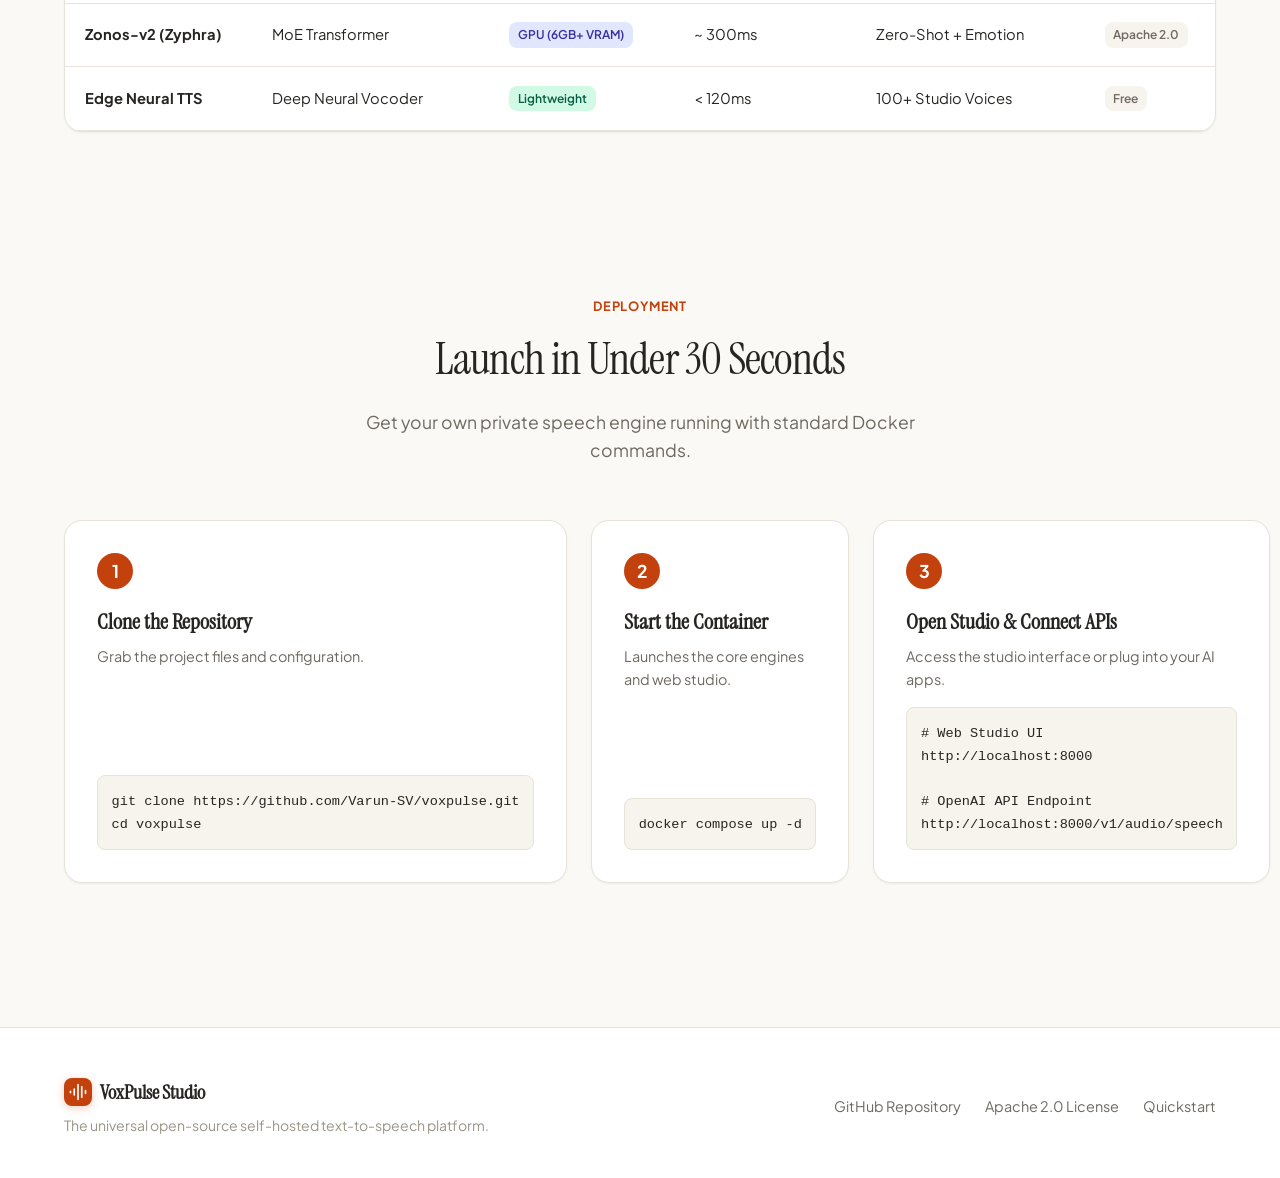
==== commit ef58110e: "feat(landing): include authentic recorded neural audio samples for model showcase" ====
--- a/site/index.html
+++ b/site/index.html
@@ -188,7 +188,7 @@
               </svg>
               <span id="btn-play-sample-text">Play Audio Sample</span>
             </button>
-            <span class="sample-tip">Audio rendered dynamically using the Web Audio API</span>
+            <span class="sample-tip">Authentic audio generated by VoxPulse open-source neural models</span>
           </div>
         </div>
       </div>
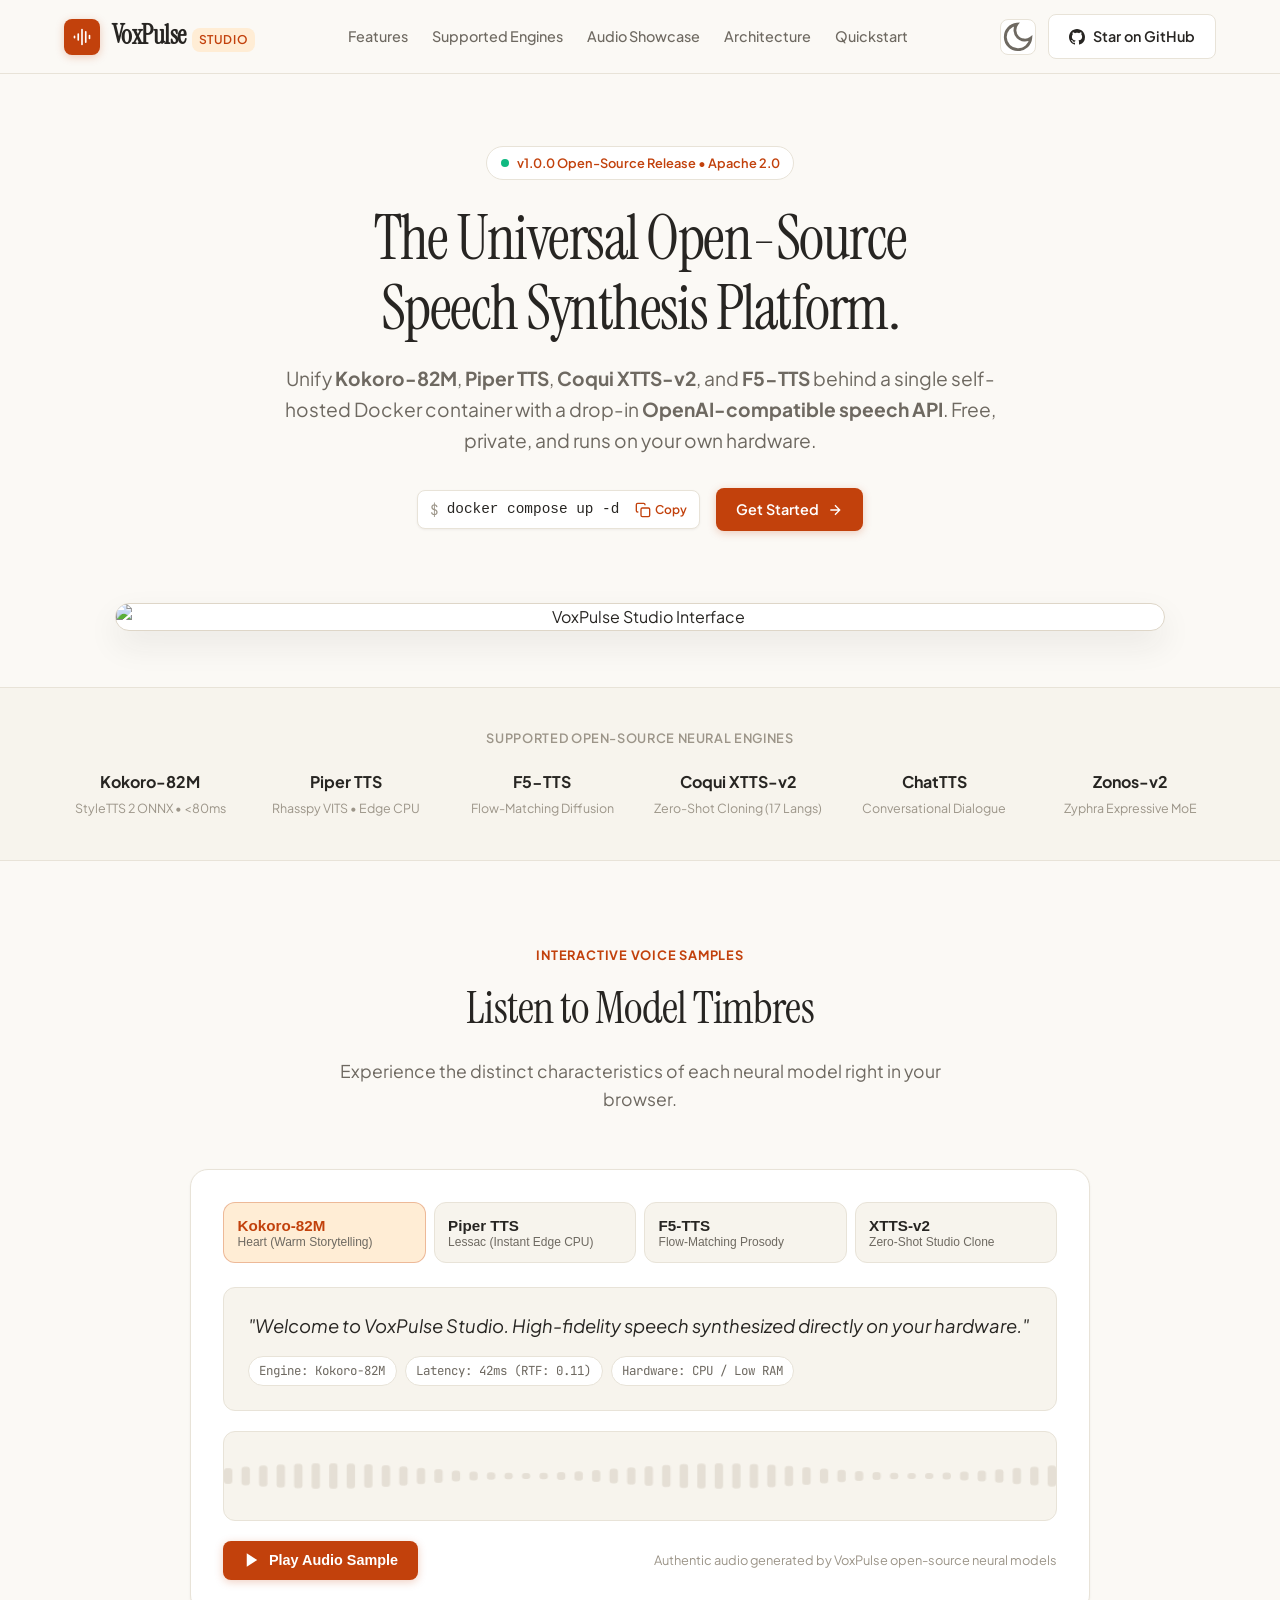
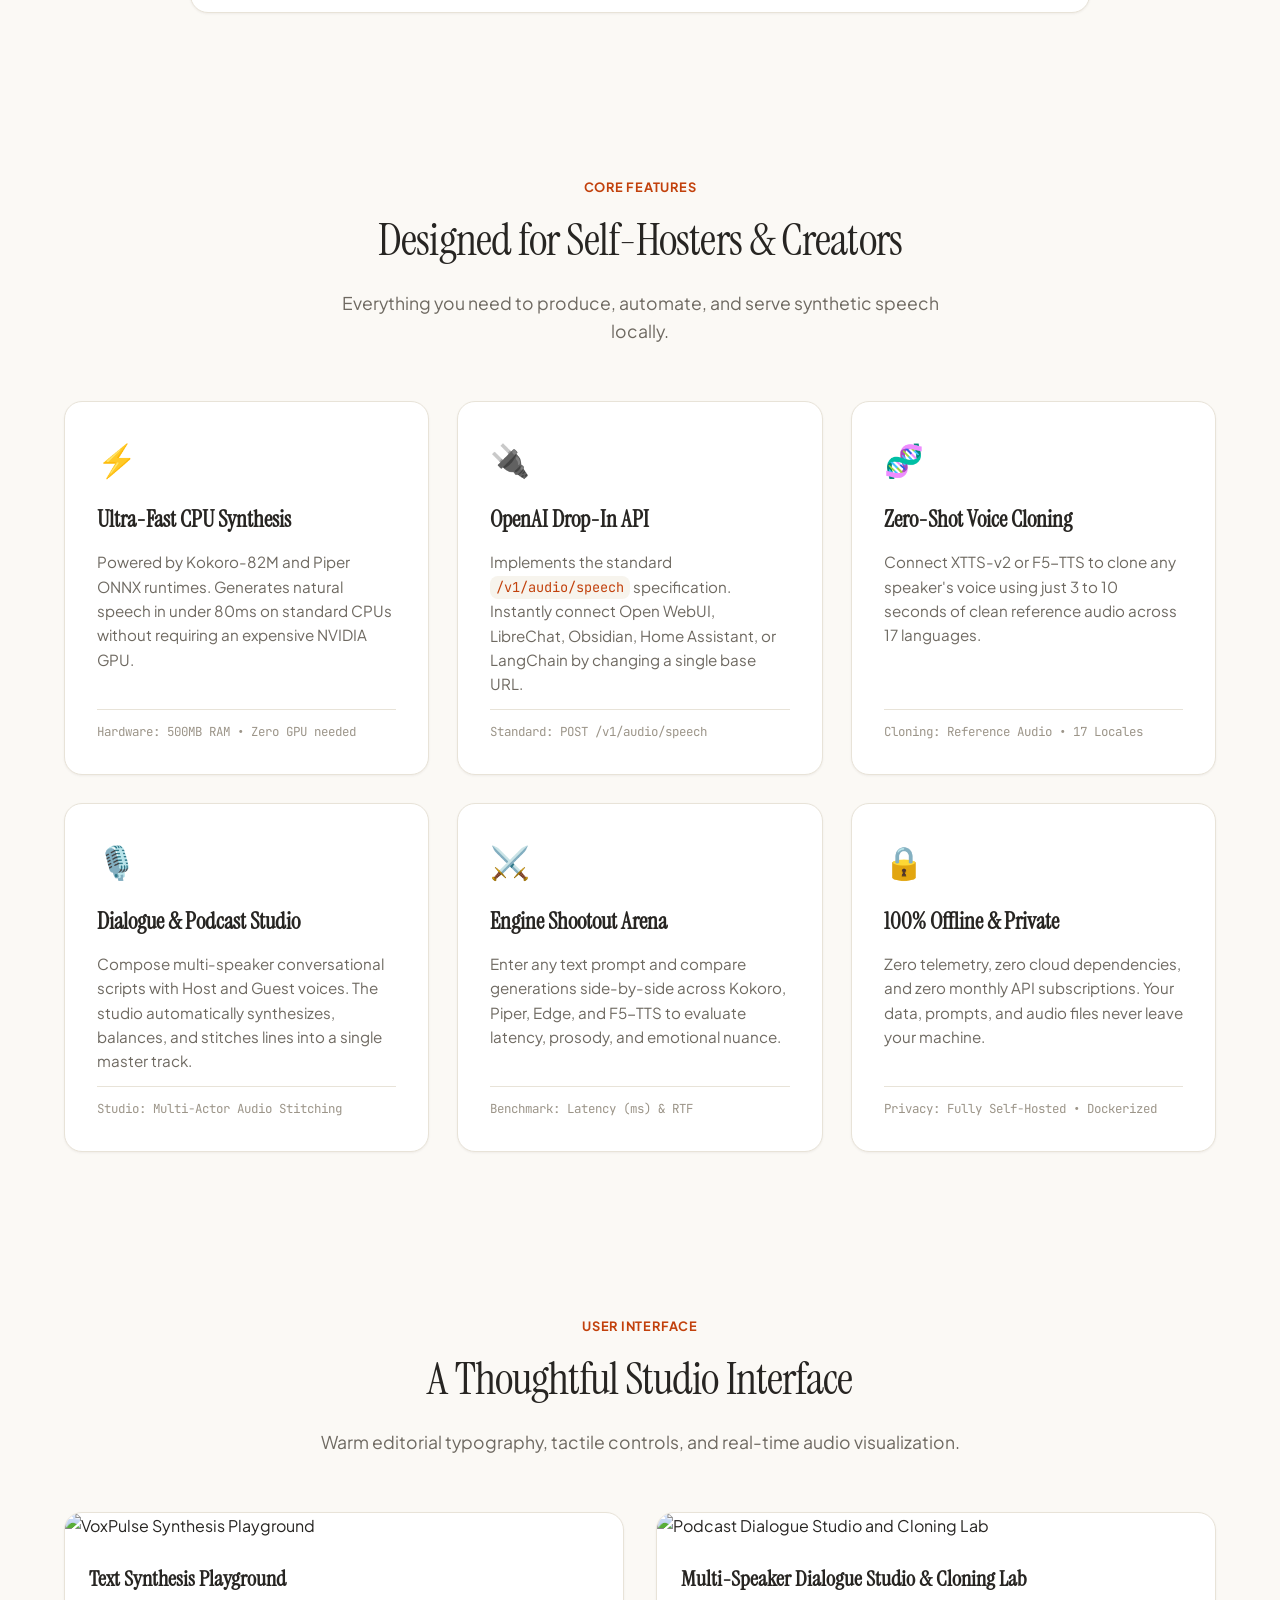
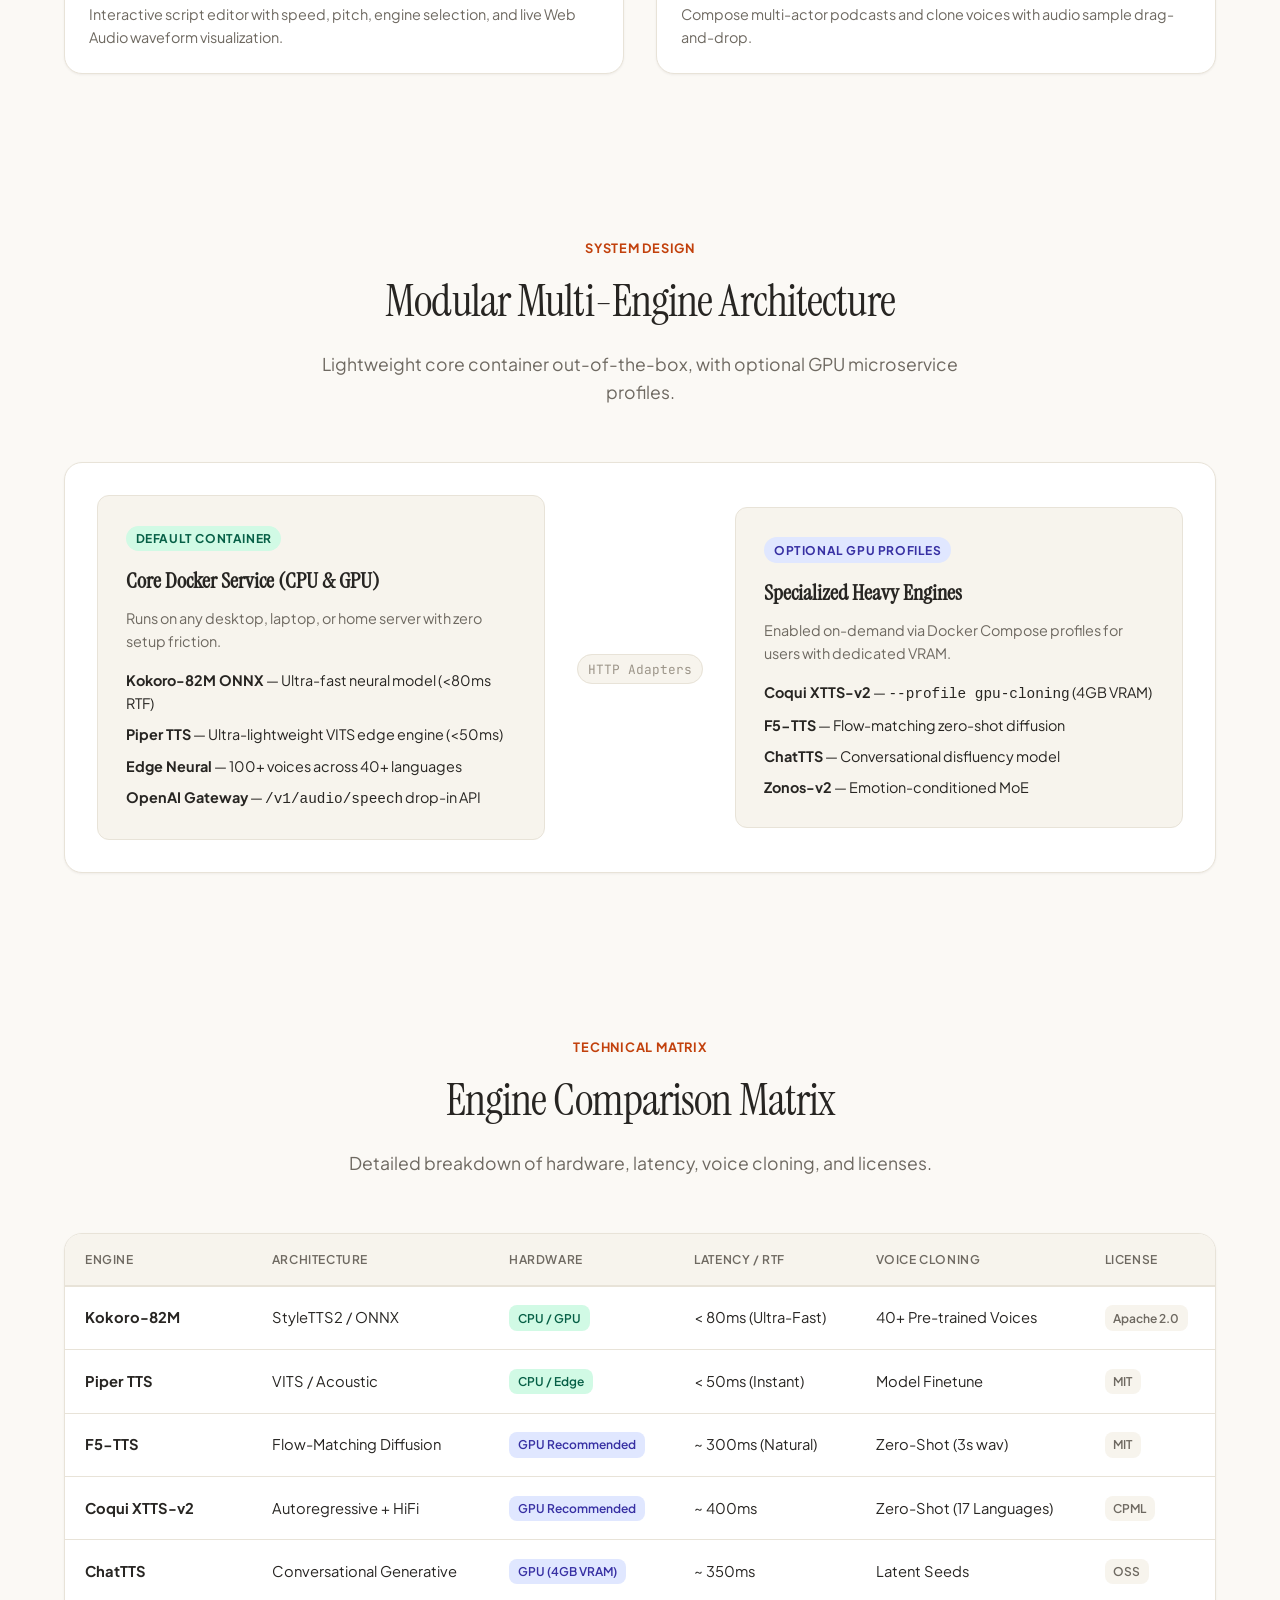
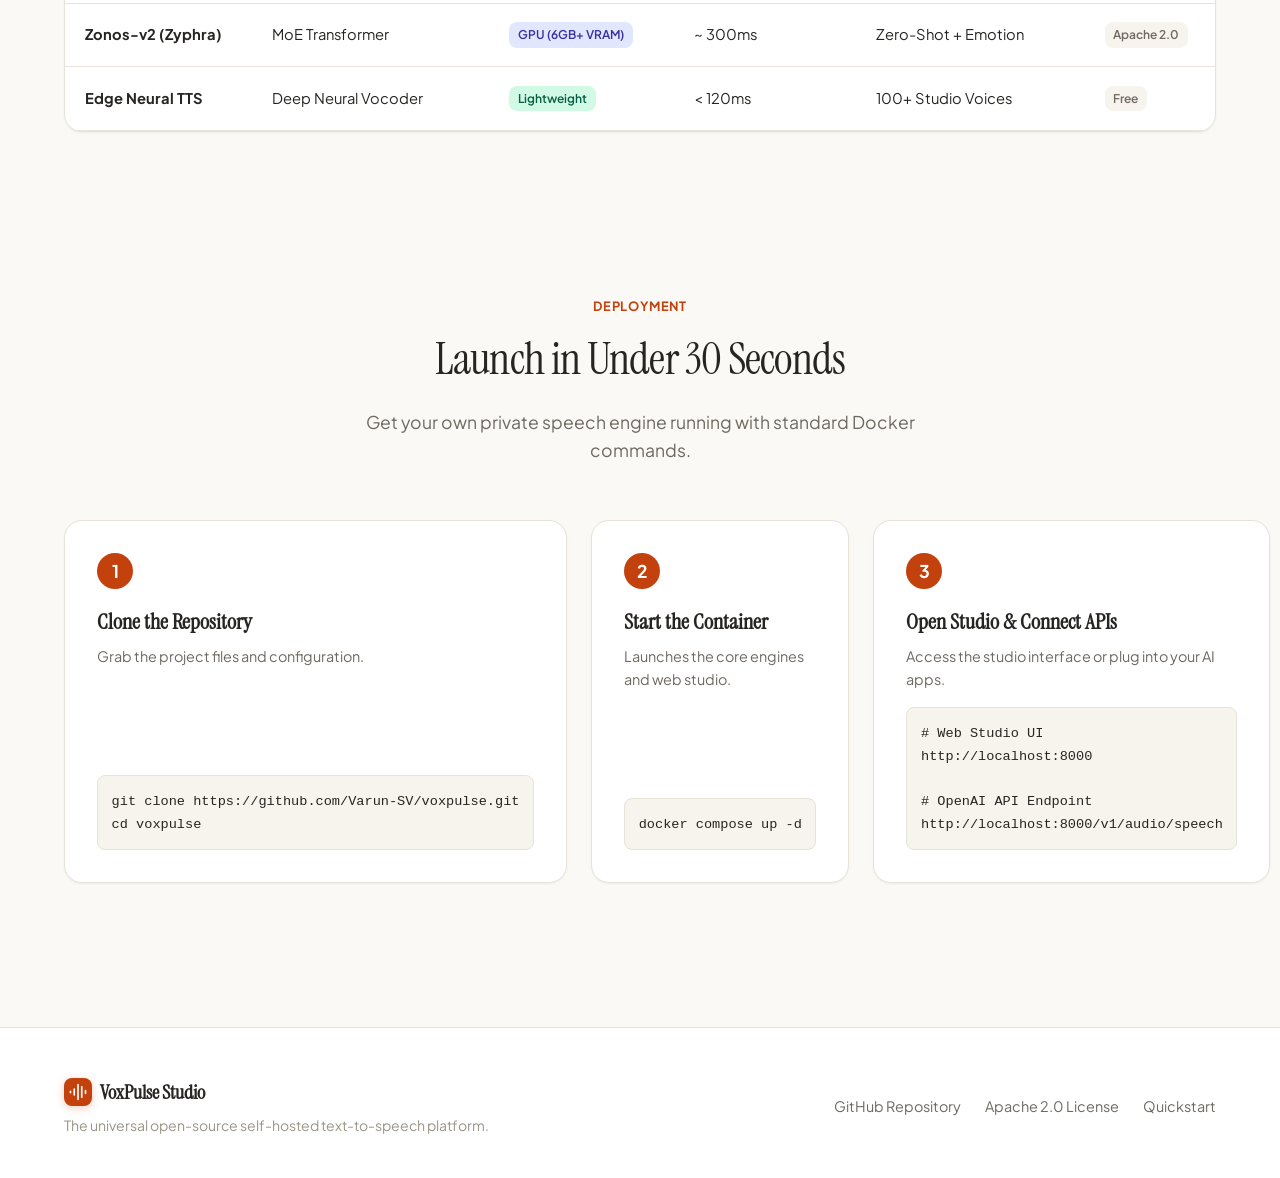
==== commit e2a43aac: "feat(editor): implement script editor, multi-track timeline, and fix waveform flat dots visualizer" ====
--- a/site/index.html
+++ b/site/index.html
@@ -9,7 +9,7 @@
   <link rel="preconnect" href="https://fonts.googleapis.com">
   <link rel="preconnect" href="https://fonts.gstatic.com" crossorigin>
   <link href="https://fonts.googleapis.com/css2?family=Instrument+Serif:ital@0;1&family=Plus+Jakarta+Sans:wght@400;500;600;700&family=JetBrains+Mono:wght@400;500&display=swap" rel="stylesheet">
-  <link rel="stylesheet" href="./styles.css">
+  <link rel="stylesheet" href="./styles.css?v=4.0">
 </head>
 <body>
   <!-- Global Navigation -->
@@ -480,6 +480,6 @@
     </div>
   </footer>
 
-  <script src="./app.js"></script>
+  <script src="./app.js?v=4.0"></script>
 </body>
 </html>
